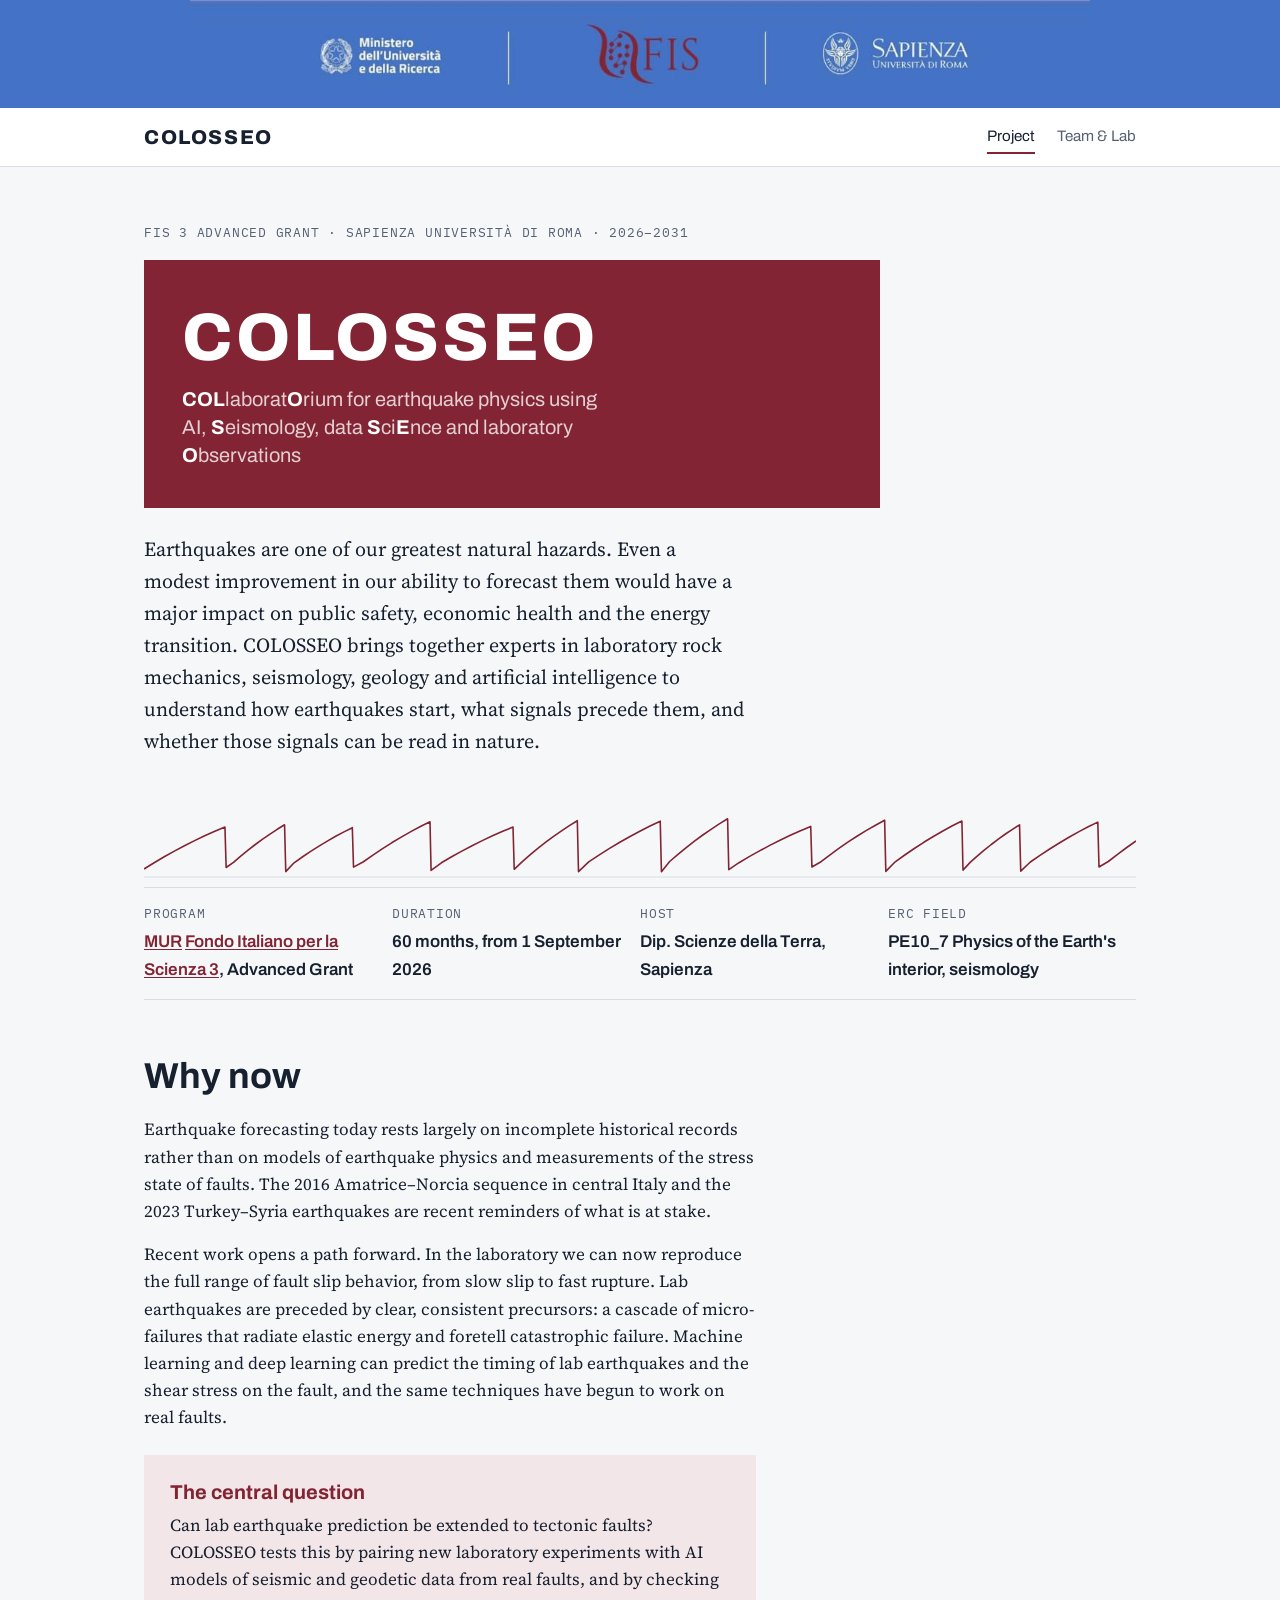
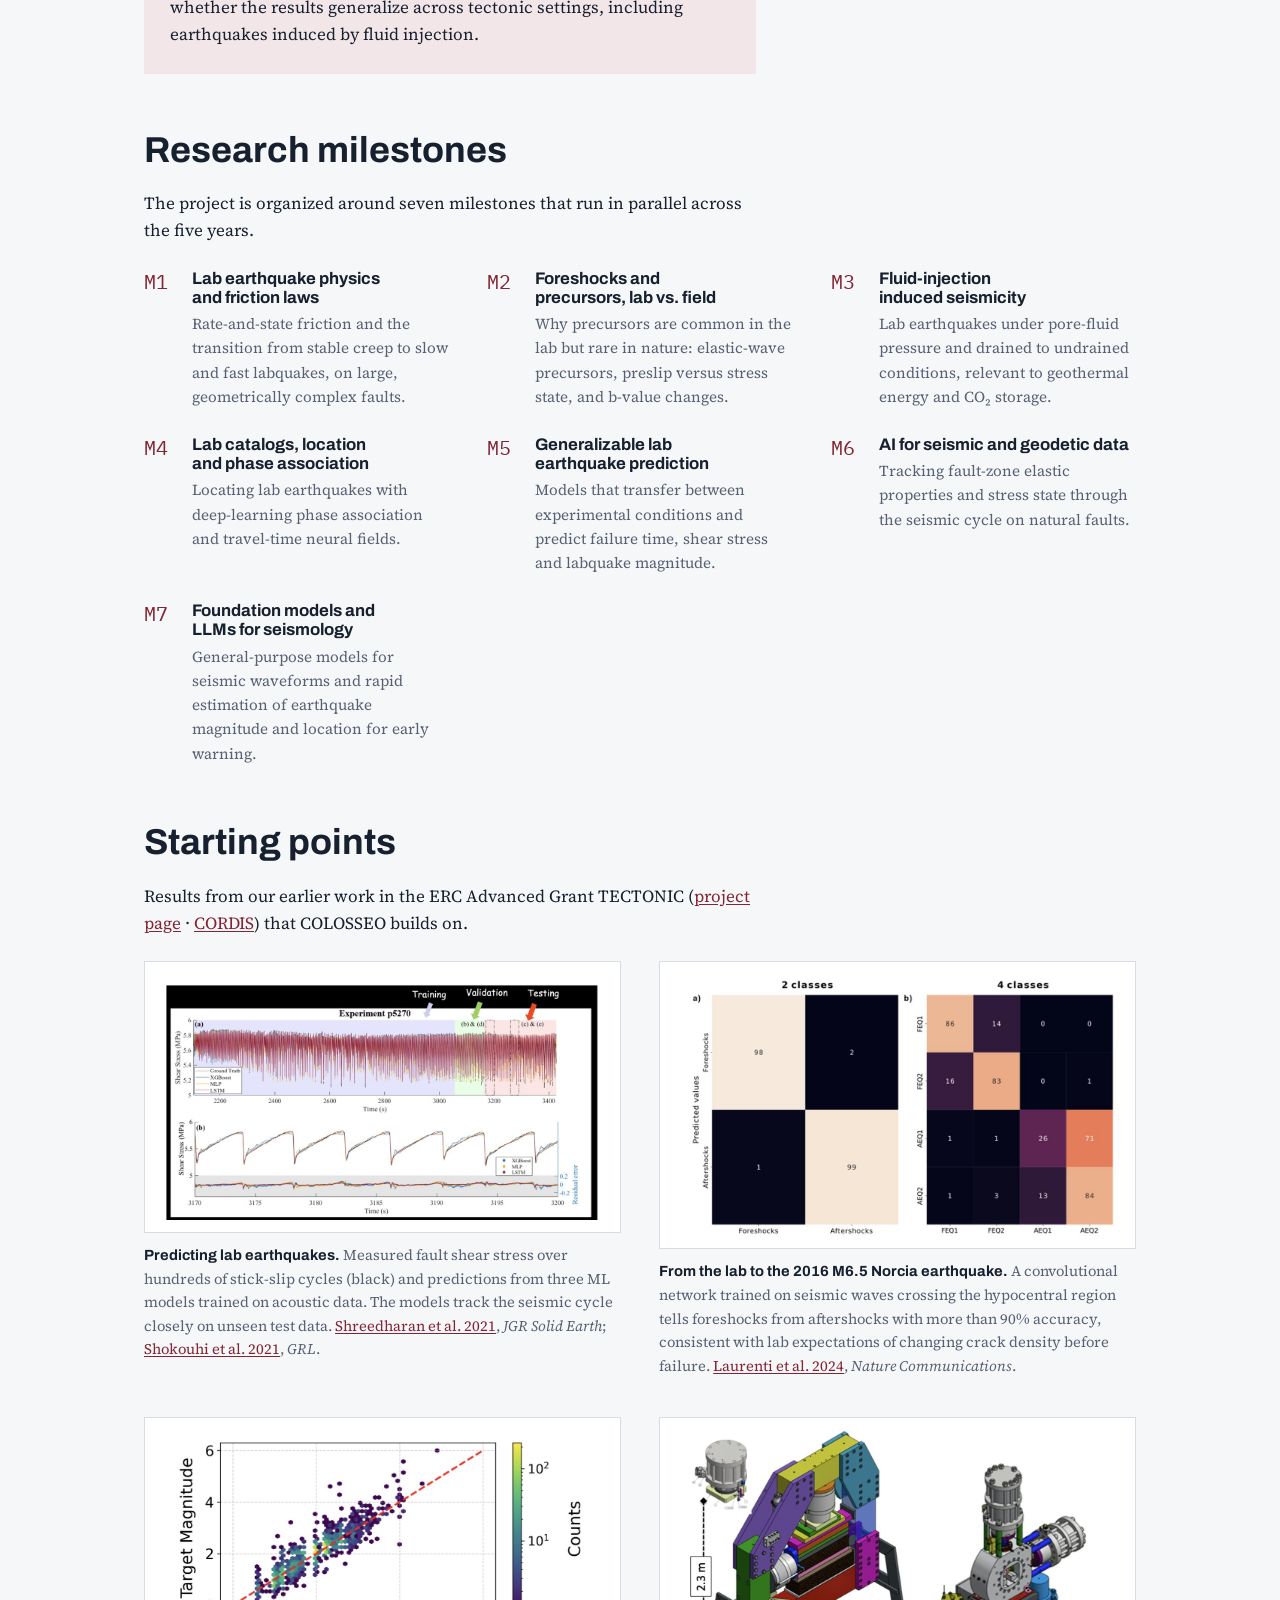
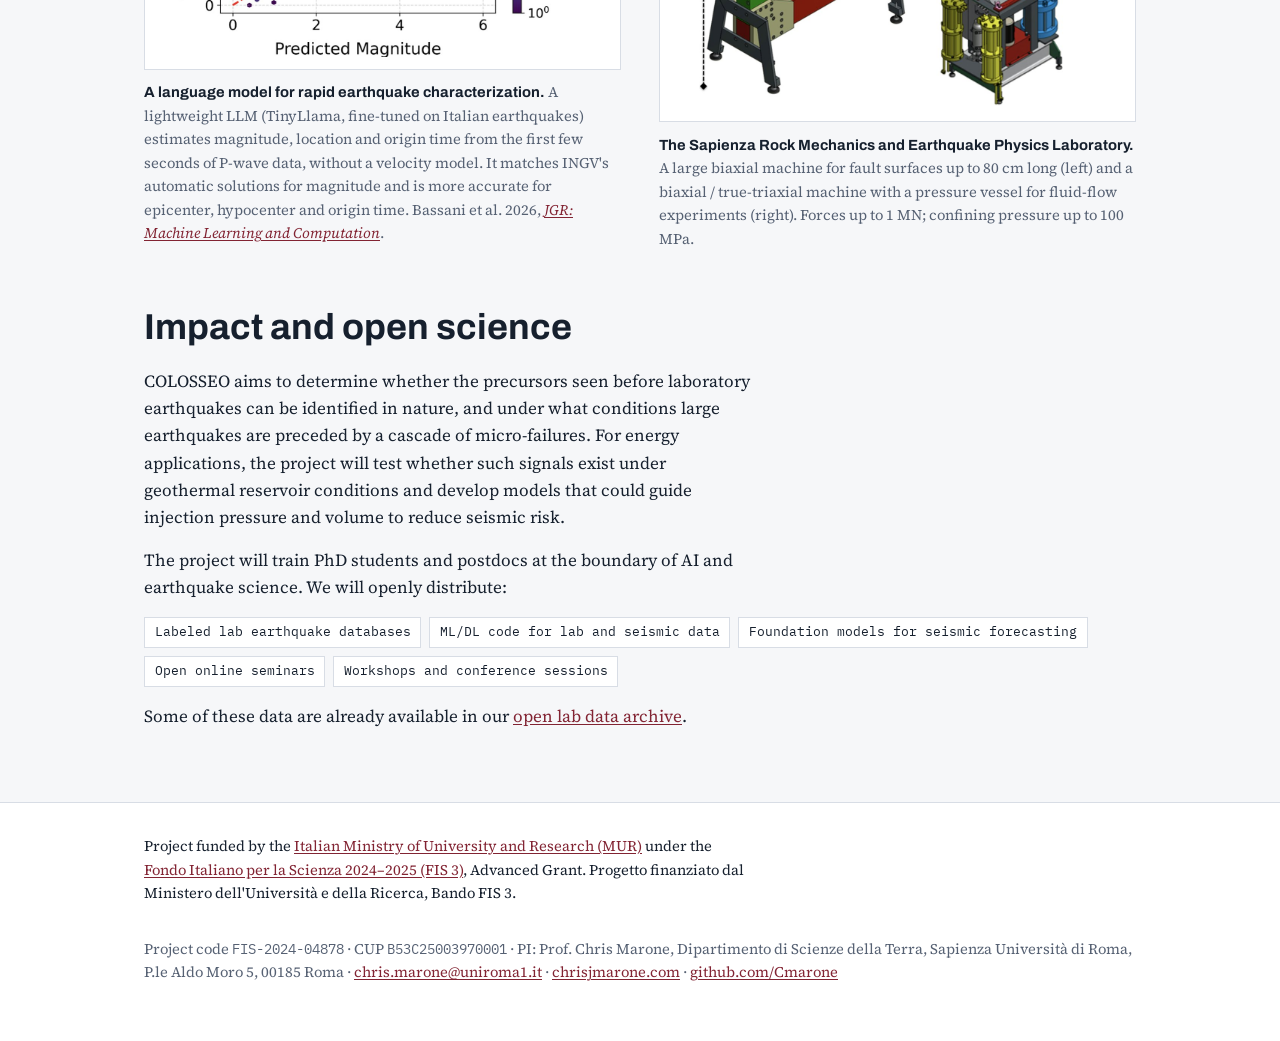
==== index.html @ f6a58b16 "Change project start date to 1 September 2026 Co-Authored-By: Claude Opus 5.5 <noreply@anthropic.com" ====
<!doctype html>
<html lang="en">
<head>
<meta charset="utf-8">
<meta name="viewport" content="width=device-width, initial-scale=1, viewport-fit=cover">
<title>COLOSSEO Project</title>
<meta name="claude:viewport-fit-sides" content="cover">
<meta name="description" content="COLOSSEO: Collaboratorium for Earthquake Physics using AI, Seismology, Data Science and Laboratory Observations. A FIS 3 Advanced Grant at Sapienza Università di Roma.">
<link rel="preconnect" href="https://fonts.googleapis.com">
<link rel="preconnect" href="https://fonts.gstatic.com" crossorigin>
<link rel="stylesheet" href="https://fonts.googleapis.com/css2?family=Archivo:wght@400;600;700;800&family=IBM+Plex+Mono:wght@400;500&family=Source+Serif+4:ital,opsz,wght@0,8..60,400;0,8..60,600;1,8..60,400&display=swap">
<link rel="stylesheet" href="styles.css">
</head>
<body>

<div class="fis-strip"><img src="img/logo-firma-fis.jpg" alt="Ministero dell'Università e della Ricerca · Fondo Italiano per la Scienza · Sapienza Università di Roma" width="1240" height="149"></div>

<header class="site-head">
  <div class="wrap">
    <a class="brand" href="index.html">COLOSSEO</a>
    <nav class="nav" aria-label="Main">
      <a href="index.html" aria-current="page">Project</a>
      <a href="team.html">Team &amp; Lab</a>
    </nav>
  </div>
</header>

<main>
  <div class="hero wrap">
    <p class="eyebrow">FIS 3 Advanced Grant · Sapienza Università di Roma · 2026–2031</p>
    <div class="title-box">
    <h1>COLOSSEO</h1>
    <p class="expansion"><b>COL</b>laborat<b>O</b>rium for earthquake physics using AI, <b>S</b>eismology, data <b>S</b>ci<b>E</b>nce and laboratory <b>O</b>bservations</p>
    </div>
    <p class="lede">Earthquakes are one of our greatest natural hazards. Even a modest improvement in our ability to forecast them would have a major impact on public safety, economic health and the energy transition. COLOSSEO brings together experts in laboratory rock mechanics, seismology, geology and artificial intelligence to understand how earthquakes start, what signals precede them, and whether those signals can be read in nature.</p>
  </div>

  <div class="wrap" aria-hidden="true">
    <svg class="trace" viewBox="0 0 1000 90" preserveAspectRatio="none" role="presentation">
      <line class="base" x1="0" y1="80" x2="1000" y2="80" vector-effect="non-scaling-stroke"/>
      <path class="signal" d="M0.0,72.0 L10.2,65.7 L20.4,59.8 L30.6,54.1 L40.8,48.7 L51.0,43.6 L61.2,38.7 L71.4,34.2 L81.6,30.0 L82.8,70.5 L90.2,65.4 L97.5,59.1 L104.9,53.2 L112.2,47.5 L119.6,42.1 L127.0,37.1 L134.3,32.3 L141.7,27.8 L142.9,74.6 L151.3,65.8 L159.6,60.0 L168.0,54.4 L176.4,49.1 L184.8,44.1 L193.2,39.3 L201.6,34.9 L210.0,30.7 L211.2,70.1 L220.8,65.0 L230.4,58.3 L240.1,51.9 L249.7,45.8 L259.3,40.1 L269.0,34.6 L278.6,29.5 L288.3,24.8 L289.4,73.4 L299.8,65.8 L310.1,59.8 L320.4,54.1 L330.7,48.7 L341.0,43.6 L351.3,38.8 L361.6,34.3 L372.0,30.1 L373.2,72.3 L381.1,64.8 L389.1,57.9 L397.0,51.4 L405.0,45.2 L412.9,39.3 L420.9,33.8 L428.8,28.6 L436.8,23.7 L438.0,74.7 L448.3,64.9 L458.6,58.1 L468.9,51.6 L479.2,45.5 L489.5,39.7 L499.8,34.2 L510.1,29.0 L520.4,24.2 L521.6,74.7 L529.9,64.5 L538.3,57.4 L546.6,50.6 L554.9,44.1 L563.3,38.0 L571.6,32.3 L579.9,26.9 L588.3,21.8 L589.5,72.7 L599.8,65.7 L610.1,59.6 L620.5,53.9 L630.8,48.4 L641.1,43.2 L651.5,38.3 L661.8,33.7 L672.1,29.4 L673.3,70.0 L682.5,64.7 L691.6,57.8 L700.8,51.2 L709.9,44.9 L719.1,39.0 L728.3,33.4 L737.4,28.2 L746.6,23.2 L747.8,74.4 L757.3,64.8 L766.9,58.0 L776.5,51.5 L786.1,45.3 L795.7,39.5 L805.3,34.0 L814.9,28.8 L824.5,24.0 L825.6,73.1 L832.8,65.4 L839.9,59.1 L847.0,53.2 L854.1,47.5 L861.2,42.1 L868.4,37.0 L875.5,32.3 L882.6,27.8 L883.8,74.2 L893.5,65.0 L903.2,58.3 L913.0,52.0 L922.7,46.0 L932.4,40.3 L942.1,34.9 L951.8,29.8 L961.5,25.1 L962.7,70.0 L972.1,64.5 L981.4,57.3 L990.7,50.5 L1000.0,44.0" vector-effect="non-scaling-stroke"/>
    </svg>
  </div>

  <div class="wrap">
    <dl class="facts">
      <div><dt>Program</dt><dd><a href="https://www.mur.gov.it">MUR</a> <a href="https://www.mur.gov.it/it/aree-tematiche/ricerca/programmi-di-finanziamento/fis">Fondo Italiano per la Scienza 3</a>, Advanced Grant</dd></div>
      <div><dt>Duration</dt><dd>60 months, from 1 September 2026</dd></div>
      <div><dt>Host</dt><dd>Dip. Scienze della Terra, Sapienza</dd></div>
      <div><dt>ERC field</dt><dd>PE10_7 Physics of the Earth's interior, seismology</dd></div>
    </dl>
  </div>

  <section class="wrap" id="why">
    <h2>Why now</h2>
    <div class="prose">
      <p>Earthquake forecasting today rests largely on incomplete historical records rather than on models of earthquake physics and measurements of the stress state of faults. The 2016 Amatrice–Norcia sequence in central Italy and the 2023 Turkey–Syria earthquakes are recent reminders of what is at stake.</p>
      <p>Recent work opens a path forward. In the laboratory we can now reproduce the full range of fault slip behavior, from slow slip to fast rupture. Lab earthquakes are preceded by clear, consistent precursors: a cascade of micro-failures that radiate elastic energy and foretell catastrophic failure. Machine learning and deep learning can predict the timing of lab earthquakes and the shear stress on the fault, and the same techniques have begun to work on real faults.</p>
    </div>
    <div class="callout">
      <h3>The central question</h3>
      <p>Can lab earthquake prediction be extended to tectonic faults? COLOSSEO tests this by pairing new laboratory experiments with AI models of seismic and geodetic data from real faults, and by checking whether the results generalize across tectonic settings, including earthquakes induced by fluid injection.</p>
    </div>
  </section>

  <section class="wrap" id="research">
    <h2>Research milestones</h2>
    <p class="prose">The project is organized around seven milestones that run in parallel across the five years.</p>
    <ol class="milestones">
      <li><span class="n">M1</span><div><h3>Lab earthquake physics and friction laws</h3><p>Rate-and-state friction and the transition from stable creep to slow and fast labquakes, on large, geometrically complex faults.</p></div></li>
      <li><span class="n">M2</span><div><h3>Foreshocks and precursors, lab vs. field</h3><p>Why precursors are common in the lab but rare in nature: elastic-wave precursors, preslip versus stress state, and b-value changes.</p></div></li>
      <li><span class="n">M3</span><div><h3>Fluid-injection induced seismicity</h3><p>Lab earthquakes under pore-fluid pressure and drained to undrained conditions, relevant to geothermal energy and CO₂ storage.</p></div></li>
      <li><span class="n">M4</span><div><h3>Lab catalogs, location and phase association</h3><p>Locating lab earthquakes with deep-learning phase association and travel-time neural fields.</p></div></li>
      <li><span class="n">M5</span><div><h3>Generalizable lab earthquake prediction</h3><p>Models that transfer between experimental conditions and predict failure time, shear stress and labquake magnitude.</p></div></li>
      <li><span class="n">M6</span><div><h3>AI for seismic and geodetic data</h3><p>Tracking fault-zone elastic properties and stress state through the seismic cycle on natural faults.</p></div></li>
      <li><span class="n">M7</span><div><h3>Foundation models and LLMs for seismology</h3><p>General-purpose models for seismic waveforms and rapid estimation of earthquake magnitude and location for early warning.</p></div></li>
    </ol>
  </section>

  <section class="wrap" id="results">
    <h2>Starting points</h2>
    <p class="prose">Results from our earlier work in the ERC Advanced Grant TECTONIC (<a href="https://www.chrisjmarone.com/tectonic-erc">project page</a> · <a href="https://cordis.europa.eu/project/id/835012">CORDIS</a>) that COLOSSEO builds on.</p>
    <div class="fig-grid">
      <figure>
        <div class="plate"><img src="img/lab-prediction.jpg" alt="Shear stress during hundreds of lab earthquakes in experiment p5270, with XGBoost, MLP and LSTM predictions overlaying the measured stress" width="1200" height="655" loading="lazy"></div>
        <figcaption><b>Predicting lab earthquakes.</b> Measured fault shear stress over hundreds of stick-slip cycles (black) and predictions from three ML models trained on acoustic data. The models track the seismic cycle closely on unseen test data. <a href="https://doi.org/10.1029/2020JB021588">Shreedharan et al. 2021</a>, <i>JGR Solid Earth</i>; <a href="https://doi.org/10.1029/2021GL093187">Shokouhi et al. 2021</a>, <i>GRL</i>.</figcaption>
      </figure>
      <figure>
        <div class="plate"><img src="img/norcia-cnn.jpg" alt="Confusion matrices showing a CNN classifying foreshocks and aftershocks of the 2016 Norcia earthquake with 98 and 99 percent accuracy" width="1100" height="640" loading="lazy"></div>
        <figcaption><b>From the lab to the 2016 M6.5 Norcia earthquake.</b> A convolutional network trained on seismic waves crossing the hypocentral region tells foreshocks from aftershocks with more than 90% accuracy, consistent with lab expectations of changing crack density before failure. <a href="https://doi.org/10.1038/s41467-024-54153-w">Laurenti et al. 2024</a>, <i>Nature Communications</i>.</figcaption>
      </figure>
      <figure>
        <div class="plate"><img src="img/llm-magnitude.jpg" alt="Hexbin plot of predicted versus catalog earthquake magnitude, clustered along the one-to-one line" width="1200" height="605" loading="lazy"></div>
        <figcaption><b>A language model for rapid earthquake characterization.</b> A lightweight LLM (TinyLlama, fine-tuned on Italian earthquakes) estimates magnitude, location and origin time from the first few seconds of P-wave data, without a velocity model. It matches INGV's automatic solutions for magnitude and is more accurate for epicenter, hypocenter and origin time. Bassani et al. 2026, <a href="https://doi.org/10.1029/2026JH001578"><i>JGR: Machine Learning and Computation</i></a>.</figcaption>
      </figure>
      <figure>
        <div class="plate"><img src="img/lab-machines.jpg" alt="Engineering drawings of two servo-hydraulic rock deformation machines, one 2.3 meters tall" width="1200" height="745" loading="lazy"></div>
        <figcaption><b>The Sapienza Rock Mechanics and Earthquake Physics Laboratory.</b> A large biaxial machine for fault surfaces up to 80 cm long (left) and a biaxial / true-triaxial machine with a pressure vessel for fluid-flow experiments (right). Forces up to 1 MN; confining pressure up to 100 MPa.</figcaption>
      </figure>
    </div>
  </section>

  <section class="wrap" id="impact">
    <h2>Impact and open science</h2>
    <div class="prose">
      <p>COLOSSEO aims to determine whether the precursors seen before laboratory earthquakes can be identified in nature, and under what conditions large earthquakes are preceded by a cascade of micro-failures. For energy applications, the project will test whether such signals exist under geothermal reservoir conditions and develop models that could guide injection pressure and volume to reduce seismic risk.</p>
      <p>The project will train PhD students and postdocs at the boundary of AI and earthquake science. We will openly distribute:</p>
    </div>
    <ul class="tags">
      <li>Labeled lab earthquake databases</li>
      <li>ML/DL code for lab and seismic data</li>
      <li>Foundation models for seismic forecasting</li>
      <li>Open online seminars</li>
      <li>Workshops and conference sessions</li>
    </ul>
    <p class="prose" style="margin-top: 1rem">Some of these data are already available in our <a href="http://psudata.s3-website.us-east-2.amazonaws.com/">open lab data archive</a>.</p>
  </section>
</main>

<footer class="site-foot">
  <div class="wrap">
    <p class="ack">Project funded by the <a href="https://www.mur.gov.it">Italian Ministry of University and Research (MUR)</a> under the <a href="https://www.mur.gov.it/it/aree-tematiche/ricerca/programmi-di-finanziamento/fis">Fondo Italiano per la Scienza 2024–2025 (FIS 3)</a>, Advanced Grant. Progetto finanziato dal Ministero dell'Università e della Ricerca, Bando FIS 3.</p>
    <p>Project code <code>FIS-2024-04878</code> · CUP <code>B53C25003970001</code> · PI: Prof. Chris Marone, Dipartimento di Scienze della Terra, Sapienza Università di Roma, P.le Aldo Moro 5, 00185 Roma · <a href="mailto:chris.marone@uniroma1.it">chris.marone@uniroma1.it</a> · <a href="https://www.chrisjmarone.com">chrisjmarone.com</a> · <a href="https://github.com/Cmarone">github.com/Cmarone</a></p>
  </div>
</footer>

</body>
</html>
---- styles.css ----
/* Layout: single reading column (~68ch) with full-bleed bands; a stick-slip
   stress trace runs under the hero as the site's one signature graphic. */
:root {
  --paper: #f6f7f9;        /* cool granite white */
  --surface: #ffffff;
  --ink: #16202e;          /* basalt navy */
  --muted: #566173;
  --rule: #d8dde5;
  --accent: #822433;       /* Sapienza red */
  --accent-soft: #f3e6e8;
  --trace: #822433;
  --fis-blue: #4472c7;     /* matches MUR/FIS logo strip */
  --plate: #ffffff;
  --sapienza: #822433;   /* fixed brand red, same in both themes */
  --on-sapienza: #ffffff;        /* figures always sit on white */

  --f-display: "Archivo", "Helvetica Neue", Arial, sans-serif;
  --f-body: "Source Serif 4", Georgia, "Times New Roman", serif;
  --f-mono: "IBM Plex Mono", ui-monospace, Menlo, monospace;

  --s-1: 0.8125rem; --s0: 1.0625rem; --s1: 1.25rem; --s2: 1.6rem; --s3: 2.25rem; --s4: clamp(2.6rem, 6vw, 4.2rem);
  color-scheme: light;
}
@media (prefers-color-scheme: dark) {
  :root:not([data-theme="light"]) {
    --paper: #10151d; --surface: #171e29; --ink: #e6e9ee; --muted: #9aa4b3;
    --rule: #2a3442; --accent: #e07a88; --accent-soft: #2a1a20; --trace: #e07a88;
    color-scheme: dark;
  }
}
:root[data-theme="dark"] {
  --paper: #10151d; --surface: #171e29; --ink: #e6e9ee; --muted: #9aa4b3;
  --rule: #2a3442; --accent: #e07a88; --accent-soft: #2a1a20; --trace: #e07a88;
  color-scheme: dark;
}

* { box-sizing: border-box; }
html { -webkit-text-size-adjust: 100%; }
body {
  margin: 0; background: var(--paper); color: var(--ink);
  font-family: var(--f-body); font-size: var(--s0); line-height: 1.6;
}
img { max-width: 100%; height: auto; display: block; }
a { color: var(--accent); text-underline-offset: 2px; }
a:focus-visible { outline: 2px solid var(--accent); outline-offset: 3px; border-radius: 2px; }

.wrap {
  max-width: 64rem; margin: 0 auto;
  padding-left: max(16px, env(safe-area-inset-left, 0px));
  padding-right: max(16px, env(safe-area-inset-right, 0px));
}
.prose { max-width: 68ch; }

/* Funding strip (required on every page by FIS-3 communication guidelines) */
.fis-strip { background: var(--fis-blue); }
.fis-strip img { margin: 0 auto; width: 100%; max-width: 900px; }

/* Header / nav */
.site-head { border-bottom: 1px solid var(--rule); background: var(--surface); }
.site-head .wrap { display: flex; align-items: center; justify-content: space-between; gap: 1rem; flex-wrap: wrap; padding-block: 0.8rem; }
.brand { font-family: var(--f-display); font-weight: 800; letter-spacing: 0.08em; font-size: var(--s1); color: var(--ink); text-decoration: none; }
.nav { display: flex; gap: 1.4rem; font-family: var(--f-display); font-size: 0.95rem; }
.nav a { color: var(--muted); text-decoration: none; padding-block: 0.2rem; border-bottom: 2px solid transparent; }
.nav a:hover { color: var(--ink); }
.nav a[aria-current="page"] { color: var(--ink); border-bottom-color: var(--accent); }

/* Hero */
.hero { padding-block: 3.5rem 0; }
.eyebrow { font-family: var(--f-mono); font-size: var(--s-1); letter-spacing: 0.06em; text-transform: uppercase; color: var(--muted); margin: 0 0 1rem; }
h1, h2, h3 { font-family: var(--f-display); line-height: 1.15; text-wrap: balance; margin: 0; }
.hero h1 { font-size: var(--s4); font-weight: 800; letter-spacing: 0.04em; }
.expansion { font-family: var(--f-display); font-size: var(--s1); font-weight: 400; color: var(--muted); max-width: 40ch; margin: 0.6rem 0 0; line-height: 1.4; }
.expansion b { color: var(--accent); font-weight: 700; }
.lede { font-size: var(--s1); max-width: 60ch; margin: 1.6rem 0 0; }

.trace { margin-top: 2.5rem; height: 90px; width: 100%; display: block; }
.trace path { fill: none; stroke: var(--trace); stroke-width: 1.6; stroke-linejoin: round; }
.trace .base { stroke: var(--rule); stroke-width: 1; }
.trace text { fill: var(--muted); font-family: var(--f-mono); font-size: 11px; }

/* Facts */
.facts { display: grid; grid-template-columns: repeat(auto-fit, minmax(11rem, 1fr)); gap: 0; border-top: 1px solid var(--rule); border-bottom: 1px solid var(--rule); margin: 0; }
.facts div { padding: 1rem 1rem 1rem 0; min-width: 0; }
.facts dt { font-family: var(--f-mono); font-size: var(--s-1); text-transform: uppercase; letter-spacing: 0.06em; color: var(--muted); }
.facts dd { margin: 0.2rem 0 0; font-family: var(--f-display); font-weight: 600; }

/* Sections */
section { padding-block: 3.5rem 0; }
section > h2, .section-title { font-size: var(--s3); font-weight: 700; margin-bottom: 1.2rem; }
h3 { font-size: var(--s1); font-weight: 700; }
p { margin: 0 0 1rem; }

/* Milestones */
.milestones { list-style: none; padding: 0; margin: 1.5rem 0 0; display: grid; grid-template-columns: repeat(auto-fit, minmax(18rem, 1fr)); gap: 1.6rem 2.4rem; }
.milestones li { display: grid; grid-template-columns: 2.4rem 1fr; gap: 0 0.6rem; min-width: 0; }
.milestones .n { font-family: var(--f-mono); color: var(--accent); font-size: var(--s1); line-height: 1.3; }
.milestones h3 { font-size: 1.05rem; margin-bottom: 0.3rem; }
.milestones p { font-size: 0.95rem; color: var(--muted); margin: 0; }

/* Figures */
.fig-grid { display: grid; grid-template-columns: repeat(auto-fit, minmax(min(100%, 26rem), 1fr)); gap: 2.4rem; margin-top: 1.5rem; }
figure { margin: 0; min-width: 0; }
figure .plate { background: var(--plate); padding: 0.75rem; border: 1px solid var(--rule); }
figcaption { font-size: 0.92rem; color: var(--muted); margin-top: 0.7rem; }
figcaption b { color: var(--ink); font-family: var(--f-display); }

/* Callout */
.callout { background: var(--accent-soft); padding: 1.6rem; margin-top: 1.5rem; max-width: 68ch; }
.callout h3 { margin-bottom: 0.5rem; color: var(--accent); }
.callout p:last-child { margin: 0; }

/* People */
.people { list-style: none; padding: 0; margin: 1.2rem 0 0; display: grid; grid-template-columns: repeat(auto-fit, minmax(min(100%, 19rem), 1fr)); gap: 1.6rem 2.4rem; }
.people li { border-top: 1px solid var(--rule); padding-top: 0.8rem; min-width: 0; }
.people .name { font-family: var(--f-display); font-weight: 700; font-size: 1.08rem; }
.role { font-family: var(--f-mono); font-size: var(--s-1); color: var(--accent); letter-spacing: 0.03em; }
.people p { font-size: 0.95rem; color: var(--muted); margin: 0.35rem 0 0; }
.pi { display: grid; grid-template-columns: 1fr; gap: 0.4rem; max-width: 68ch; }
.pi .name { font-family: var(--f-display); font-size: var(--s2); font-weight: 700; }

.tags { list-style: none; padding: 0; margin: 1rem 0 0; display: flex; flex-wrap: wrap; gap: 0.5rem; }
.tags li { font-family: var(--f-mono); font-size: var(--s-1); border: 1px solid var(--rule); padding: 0.25rem 0.6rem; background: var(--surface); }

/* Footer */
.site-foot { margin-top: 4.5rem; border-top: 1px solid var(--rule); background: var(--surface); }
.site-foot .wrap { padding-block: 2rem 2.5rem; display: grid; gap: 1rem; font-size: 0.92rem; color: var(--muted); }
.site-foot .ack { color: var(--ink); max-width: 75ch; }
.site-foot code { font-family: var(--f-mono); font-size: 0.85rem; }

@media (max-width: 560px) {
  .hero { padding-block: 2.2rem 0; }
  section { padding-block: 2.6rem 0; }
  .trace { height: 70px; }
}
@media (prefers-reduced-motion: no-preference) {
  .trace path.signal { stroke-dasharray: 3000; stroke-dashoffset: 0; animation: draw 2.4s ease-out 1 both; }
  @keyframes draw { from { stroke-dashoffset: 3000; } to { stroke-dashoffset: 0; } }
}

/* Title box in Sapienza red */
.title-box { background: var(--sapienza); color: var(--on-sapienza); padding: clamp(1.4rem, 4vw, 2.4rem); display: grid; gap: 0.6rem; max-width: 46rem; }
.title-box h1 { color: var(--on-sapienza); }
.title-box .expansion { color: color-mix(in srgb, var(--on-sapienza) 78%, transparent); margin: 0; }
.title-box .expansion b { color: var(--on-sapienza); }
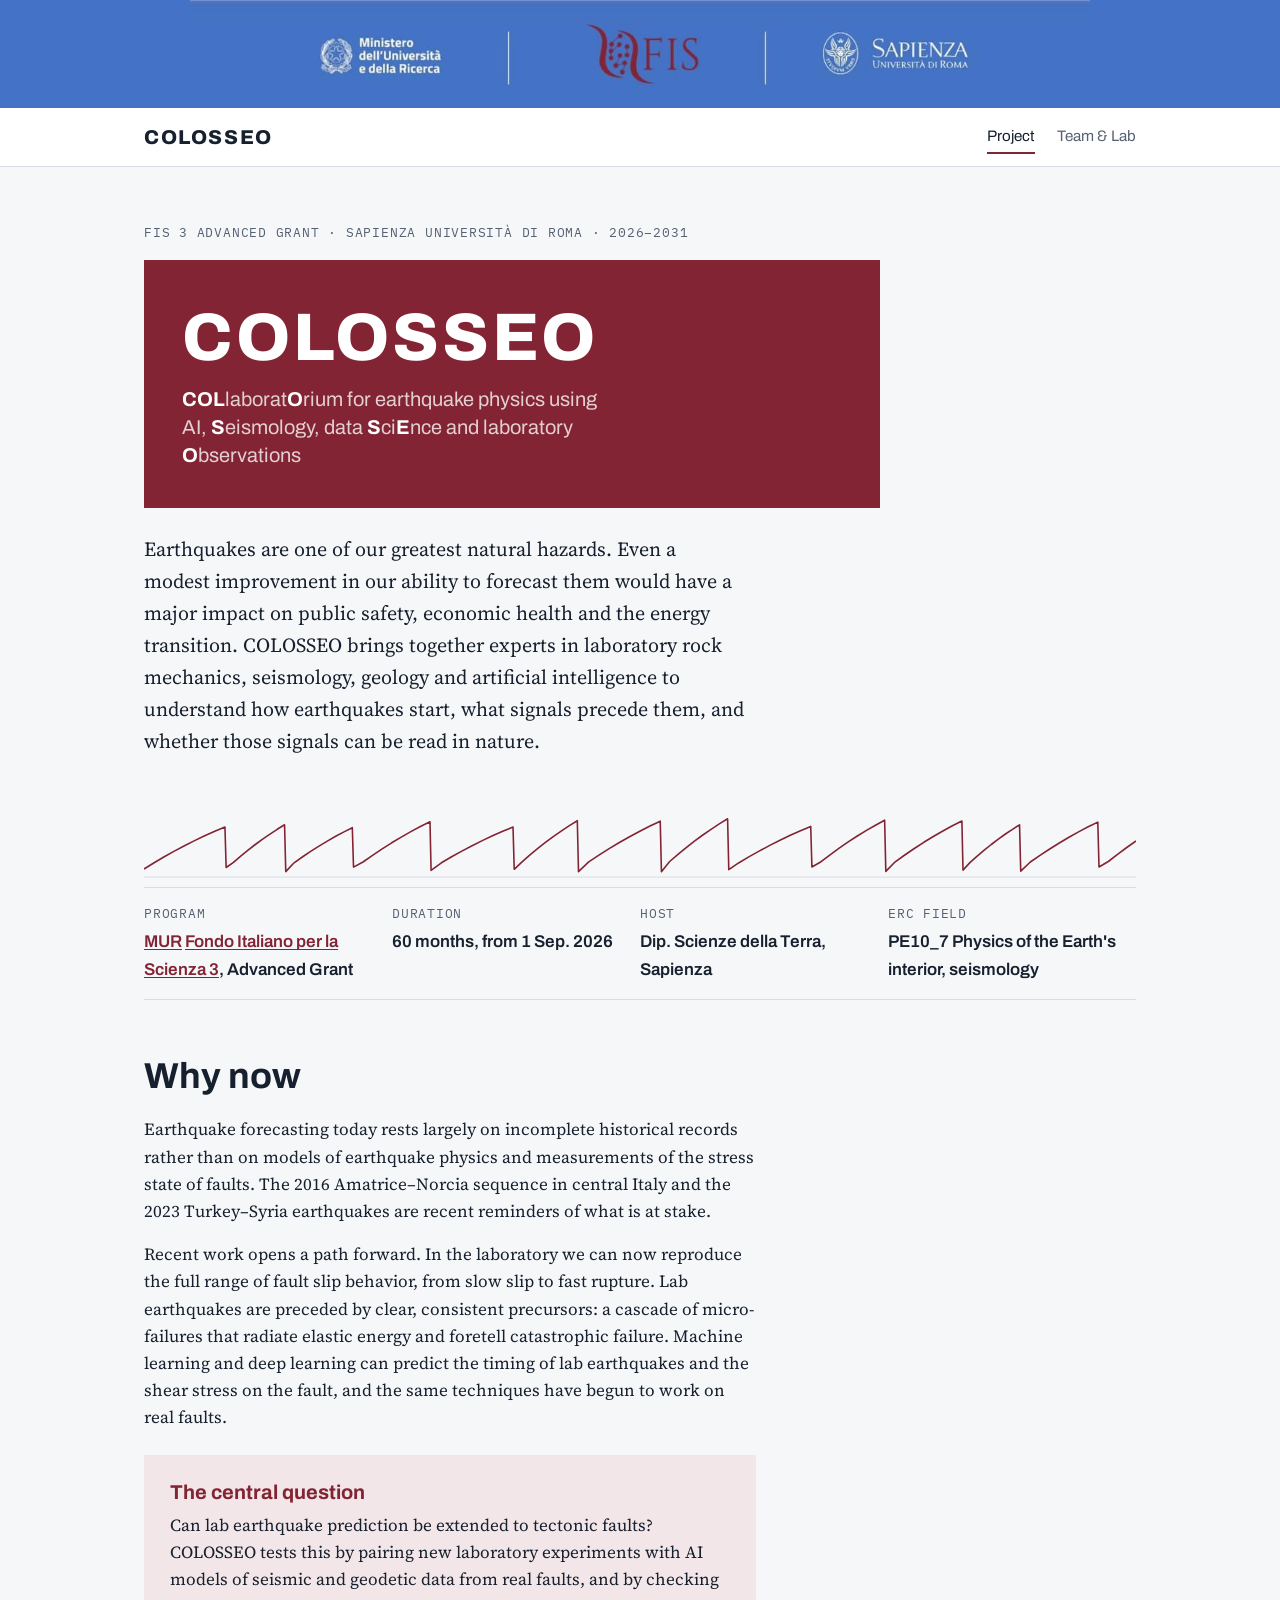
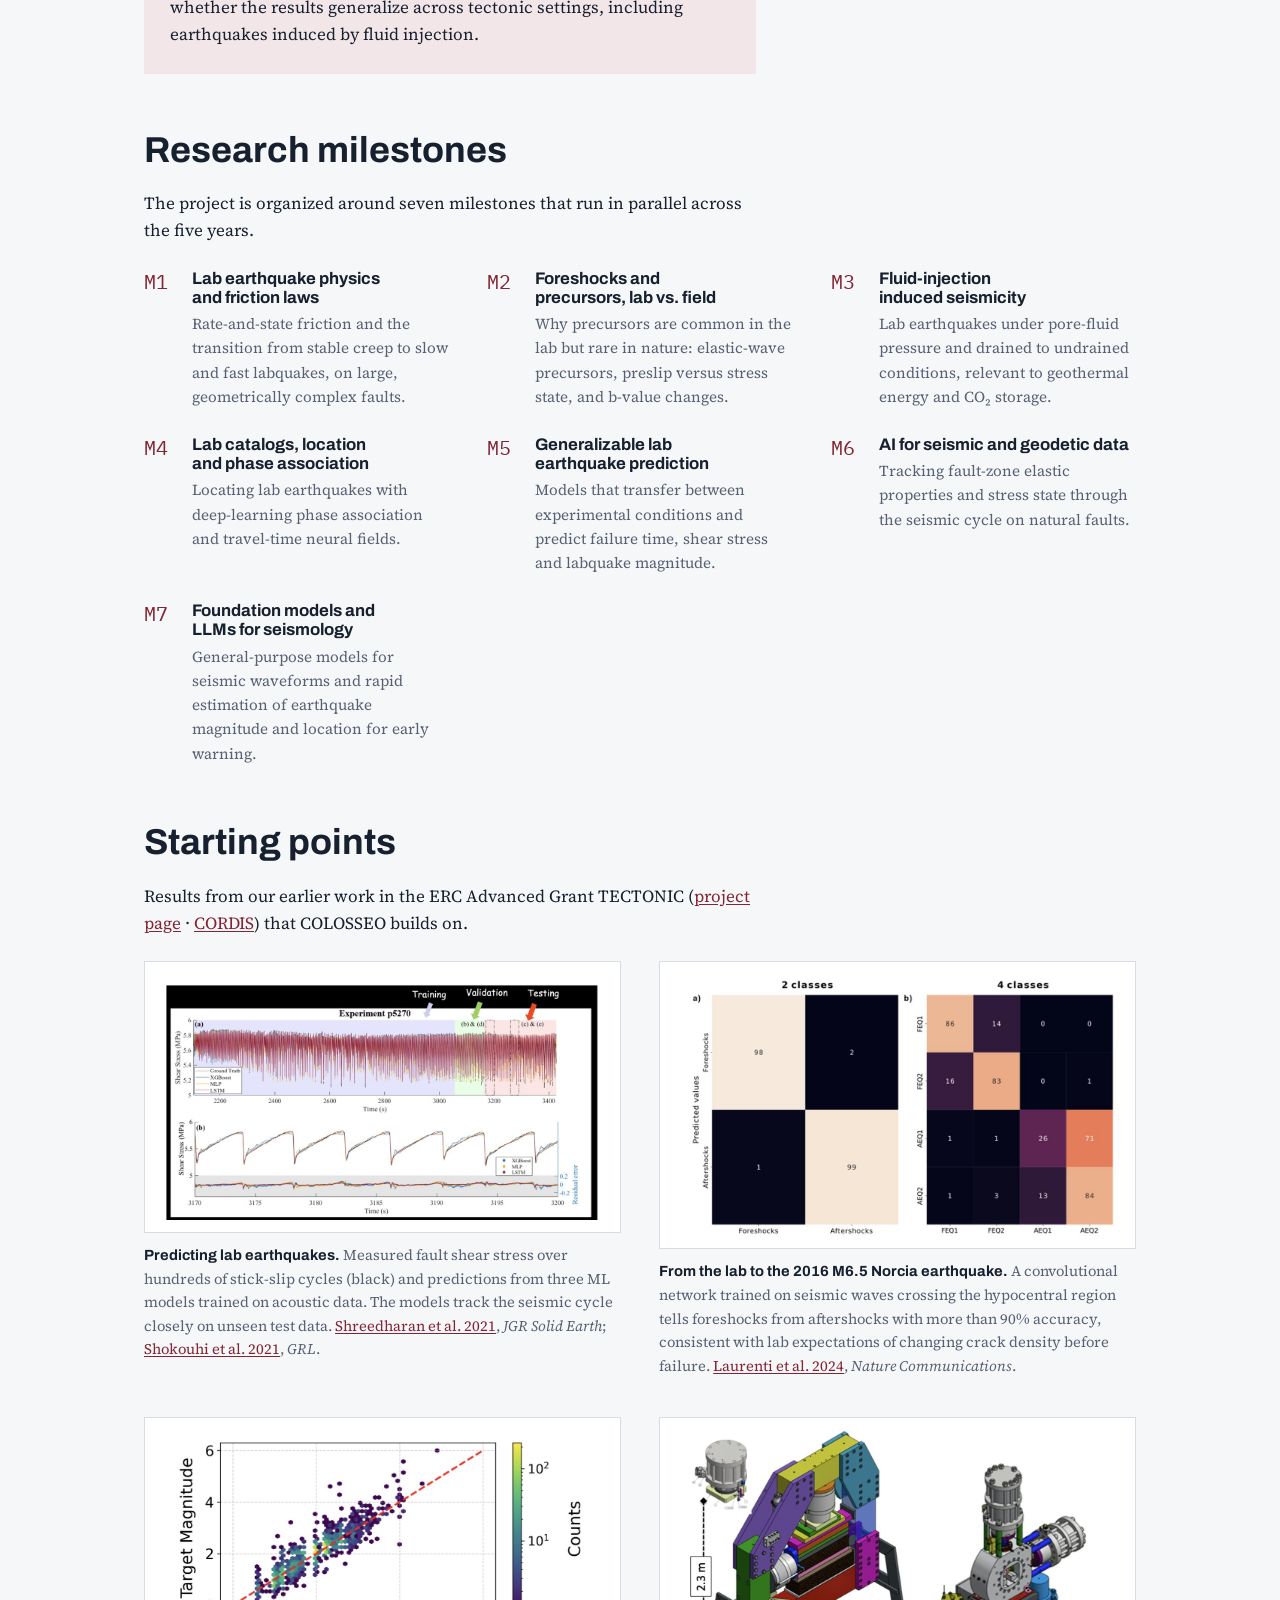
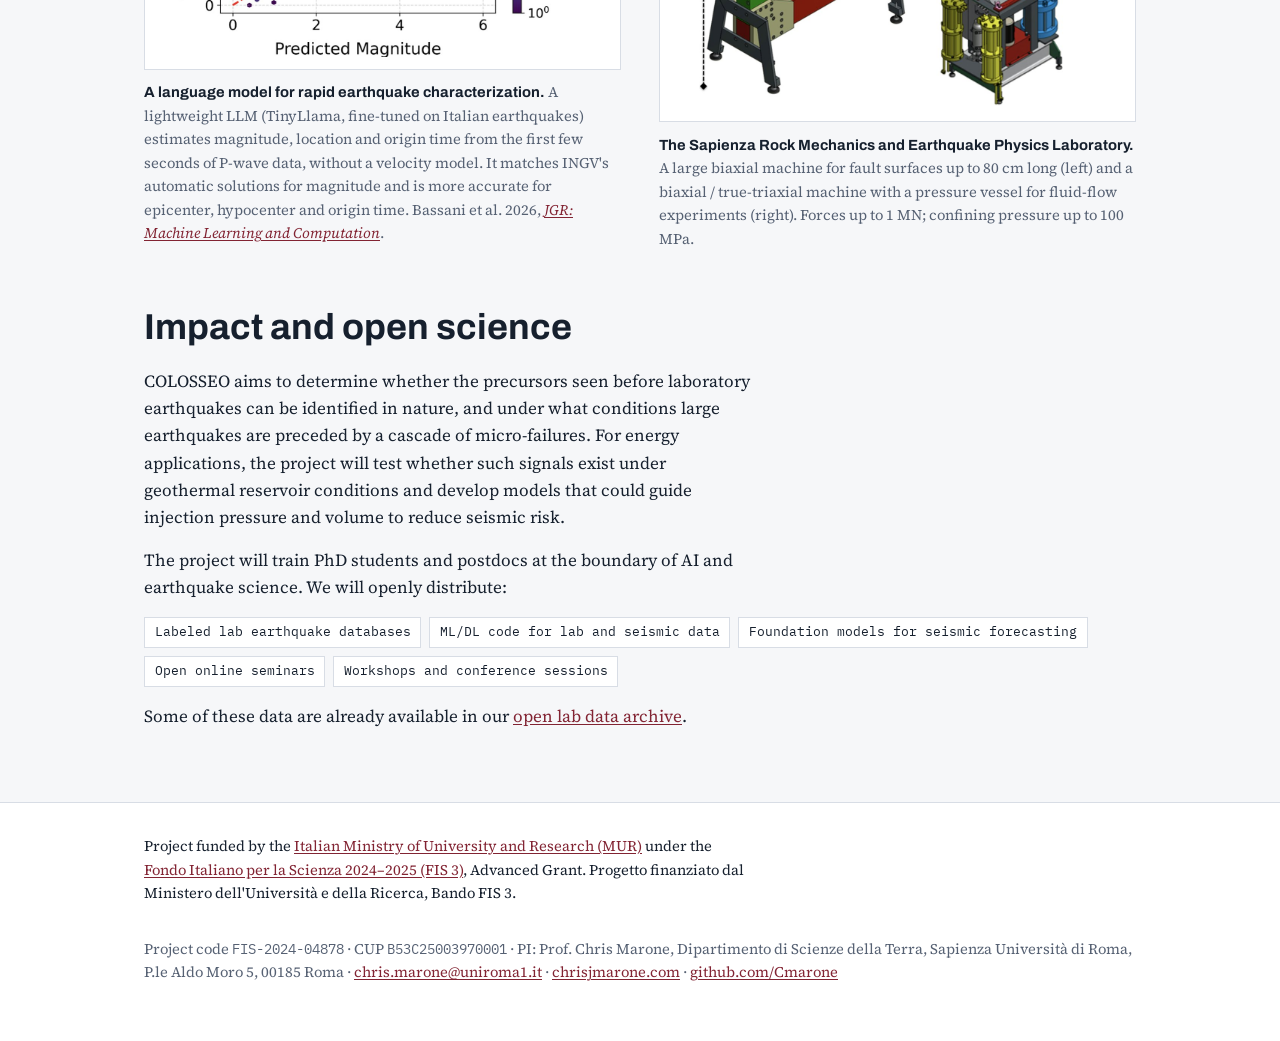
==== commit d73da755: "Shorten start date to 1 Sep. 2026 Co-Authored-By: Claude Opus 5.5 <noreply@anthropic.com>" ====
--- a/index.html
+++ b/index.html
@@ -45,7 +45,7 @@
   <div class="wrap">
     <dl class="facts">
       <div><dt>Program</dt><dd><a href="https://www.mur.gov.it">MUR</a> <a href="https://www.mur.gov.it/it/aree-tematiche/ricerca/programmi-di-finanziamento/fis">Fondo Italiano per la Scienza 3</a>, Advanced Grant</dd></div>
-      <div><dt>Duration</dt><dd>60 months, from 1 September 2026</dd></div>
+      <div><dt>Duration</dt><dd>60 months, from 1 Sep. 2026</dd></div>
       <div><dt>Host</dt><dd>Dip. Scienze della Terra, Sapienza</dd></div>
       <div><dt>ERC field</dt><dd>PE10_7 Physics of the Earth's interior, seismology</dd></div>
     </dl>
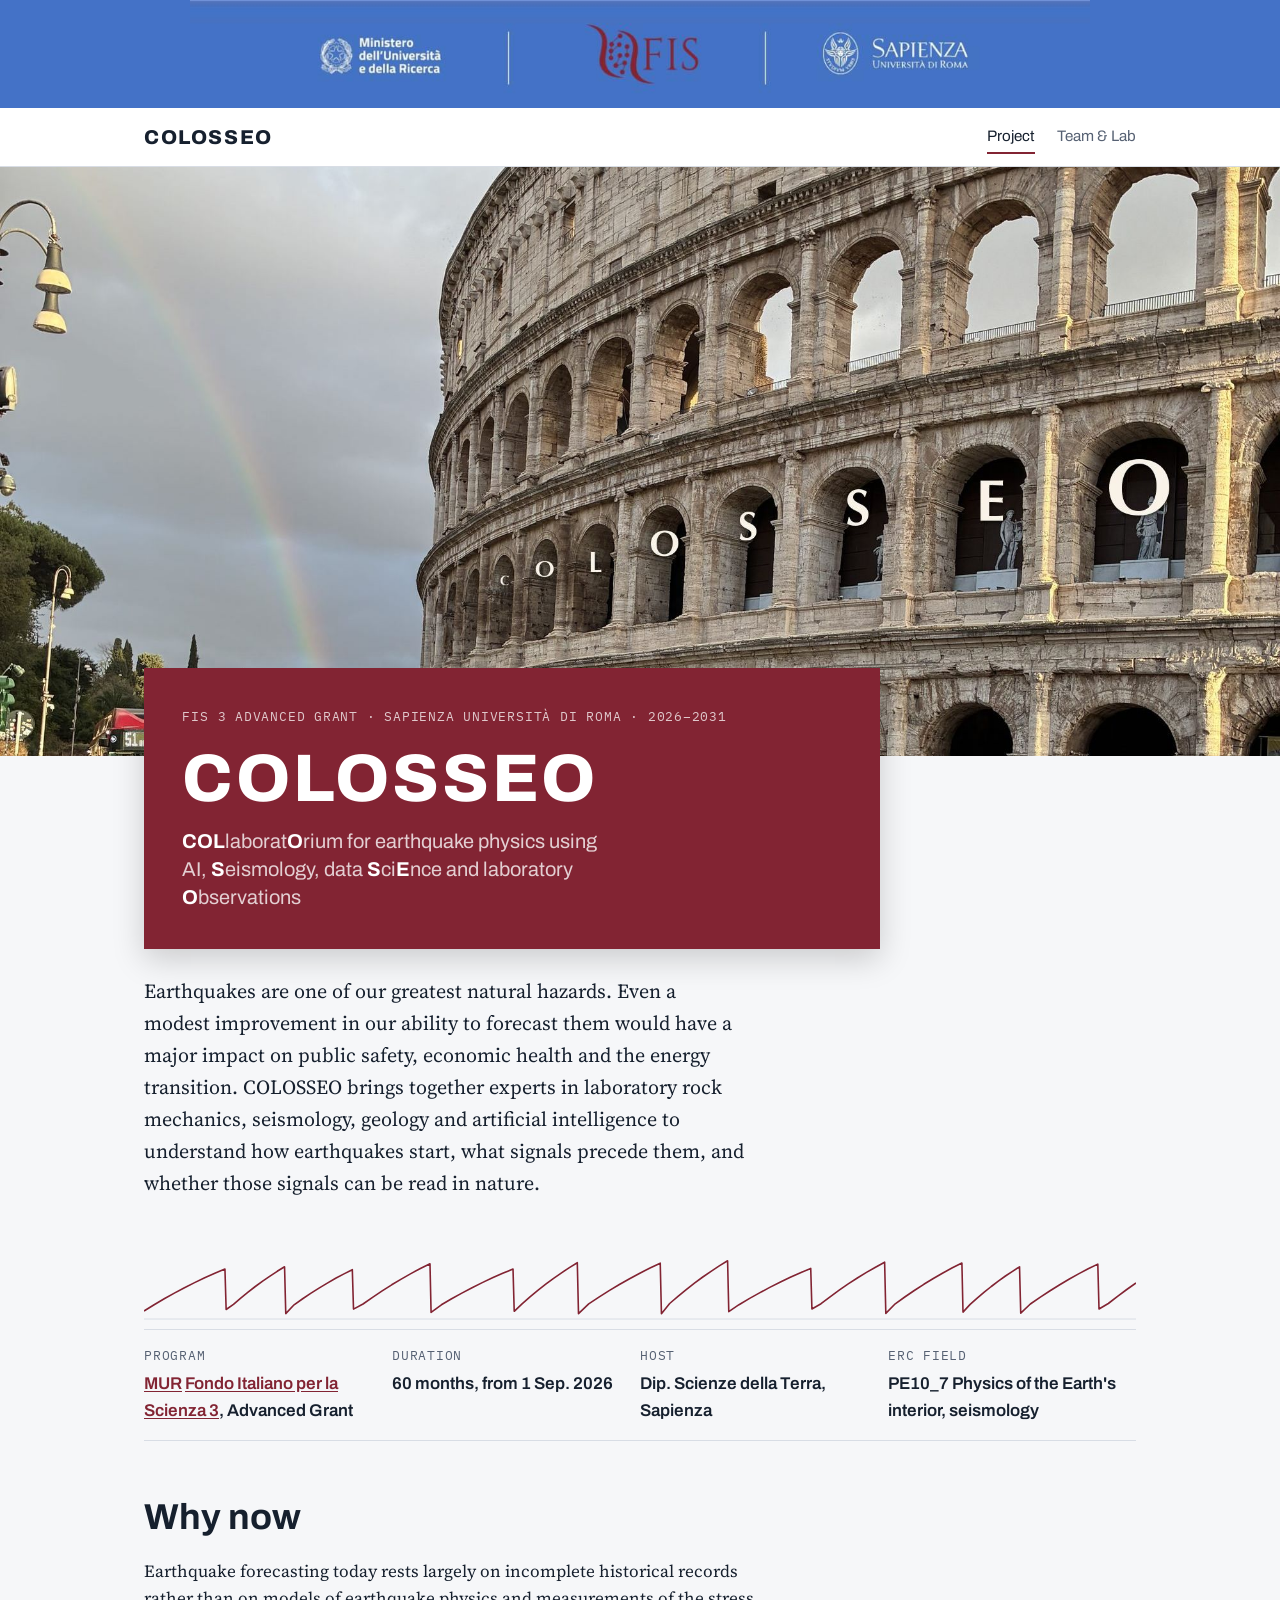
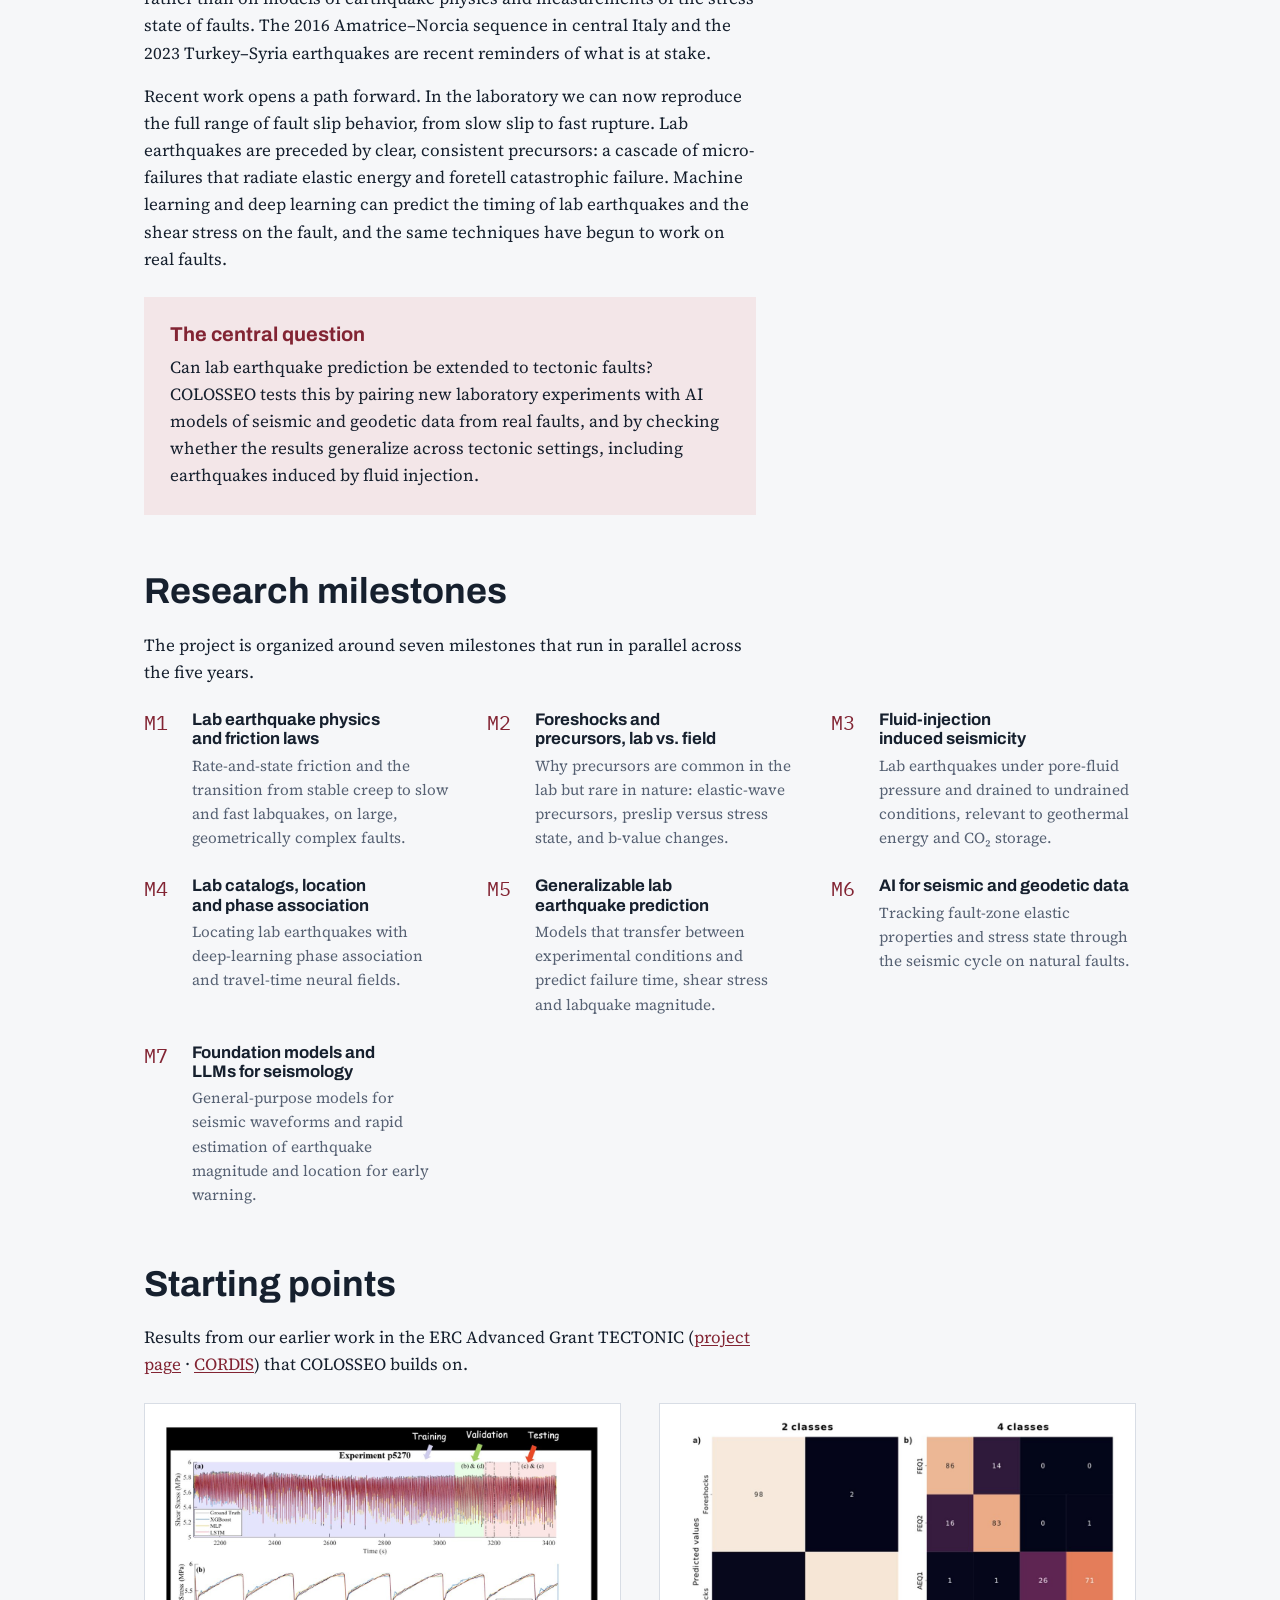
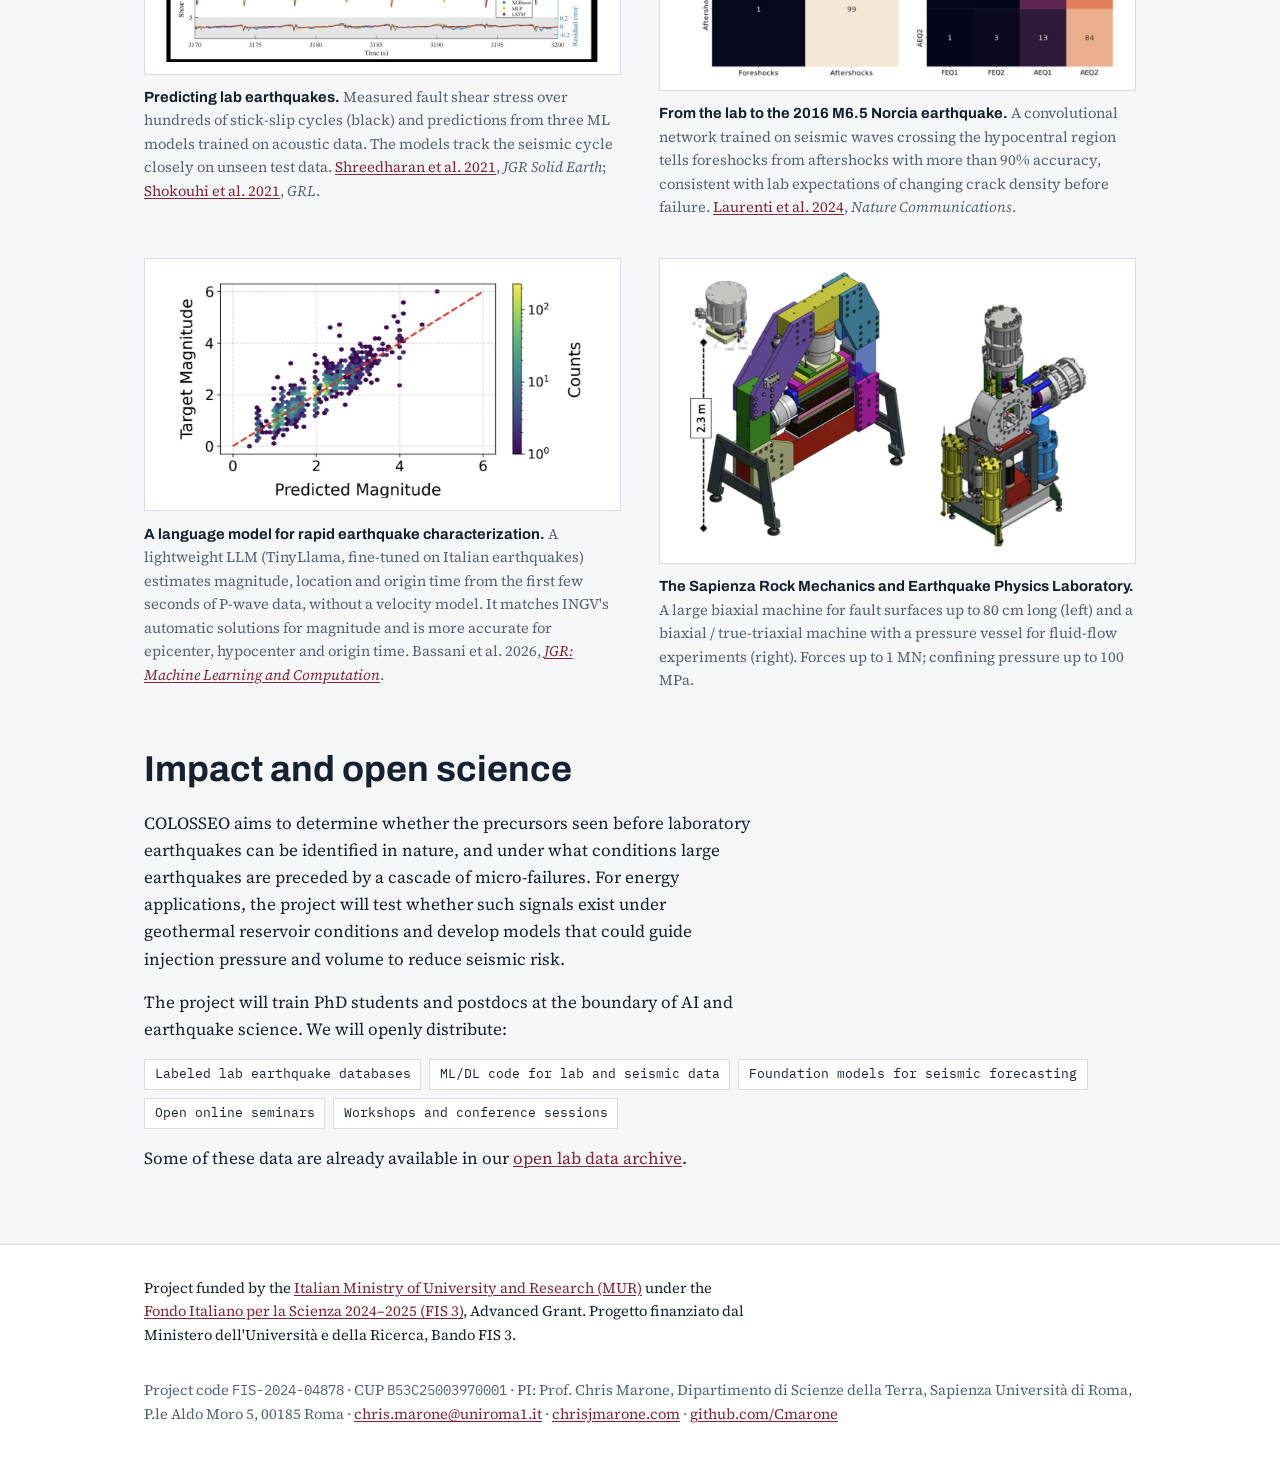
==== commit 954a01e4: "Add Colosseum photo hero with project name in the arches Co-Authored-By: Claude Opus 5.5 <noreply@an" ====
--- a/index.html
+++ b/index.html
@@ -26,9 +26,12 @@
 </header>
 
 <main>
+  <div class="hero-photo">
+    <img src="img/colosseo-hero.jpg" srcset="img/colosseo-hero-1000.jpg 1000w, img/colosseo-hero.jpg 2000w" sizes="100vw" width="2000" height="1200" alt="The Colosseum in Rome after rain, with a rainbow in the sky and the letters C-O-L-O-S-S-E-O set one per arch along the second tier">
+  </div>
   <div class="hero wrap">
+    <div class="title-box">
     <p class="eyebrow">FIS 3 Advanced Grant · Sapienza Università di Roma · 2026–2031</p>
-    <div class="title-box">
     <h1>COLOSSEO</h1>
     <p class="expansion"><b>COL</b>laborat<b>O</b>rium for earthquake physics using AI, <b>S</b>eismology, data <b>S</b>ci<b>E</b>nce and laboratory <b>O</b>bservations</p>
     </div>
--- a/styles.css
+++ b/styles.css
@@ -142,3 +142,10 @@
 .title-box h1 { color: var(--on-sapienza); }
 .title-box .expansion { color: color-mix(in srgb, var(--on-sapienza) 78%, transparent); margin: 0; }
 .title-box .expansion b { color: var(--on-sapienza); }
+
+/* Colosseum photo band; the red title box overlaps its lower-left edge */
+.hero-photo { background: var(--ink); line-height: 0; }
+.hero-photo img { width: 100%; max-width: none; height: clamp(240px, 46vw, 640px); object-fit: cover; object-position: 50% 58%; }
+.hero { padding-block: 0; }
+.title-box { position: relative; z-index: 1; margin-top: clamp(-5.5rem, -9vw, -2rem); box-shadow: 0 10px 30px rgb(0 0 0 / 0.18); }
+.title-box .eyebrow { color: color-mix(in srgb, var(--on-sapienza) 75%, transparent); margin: 0 0 0.2rem; }
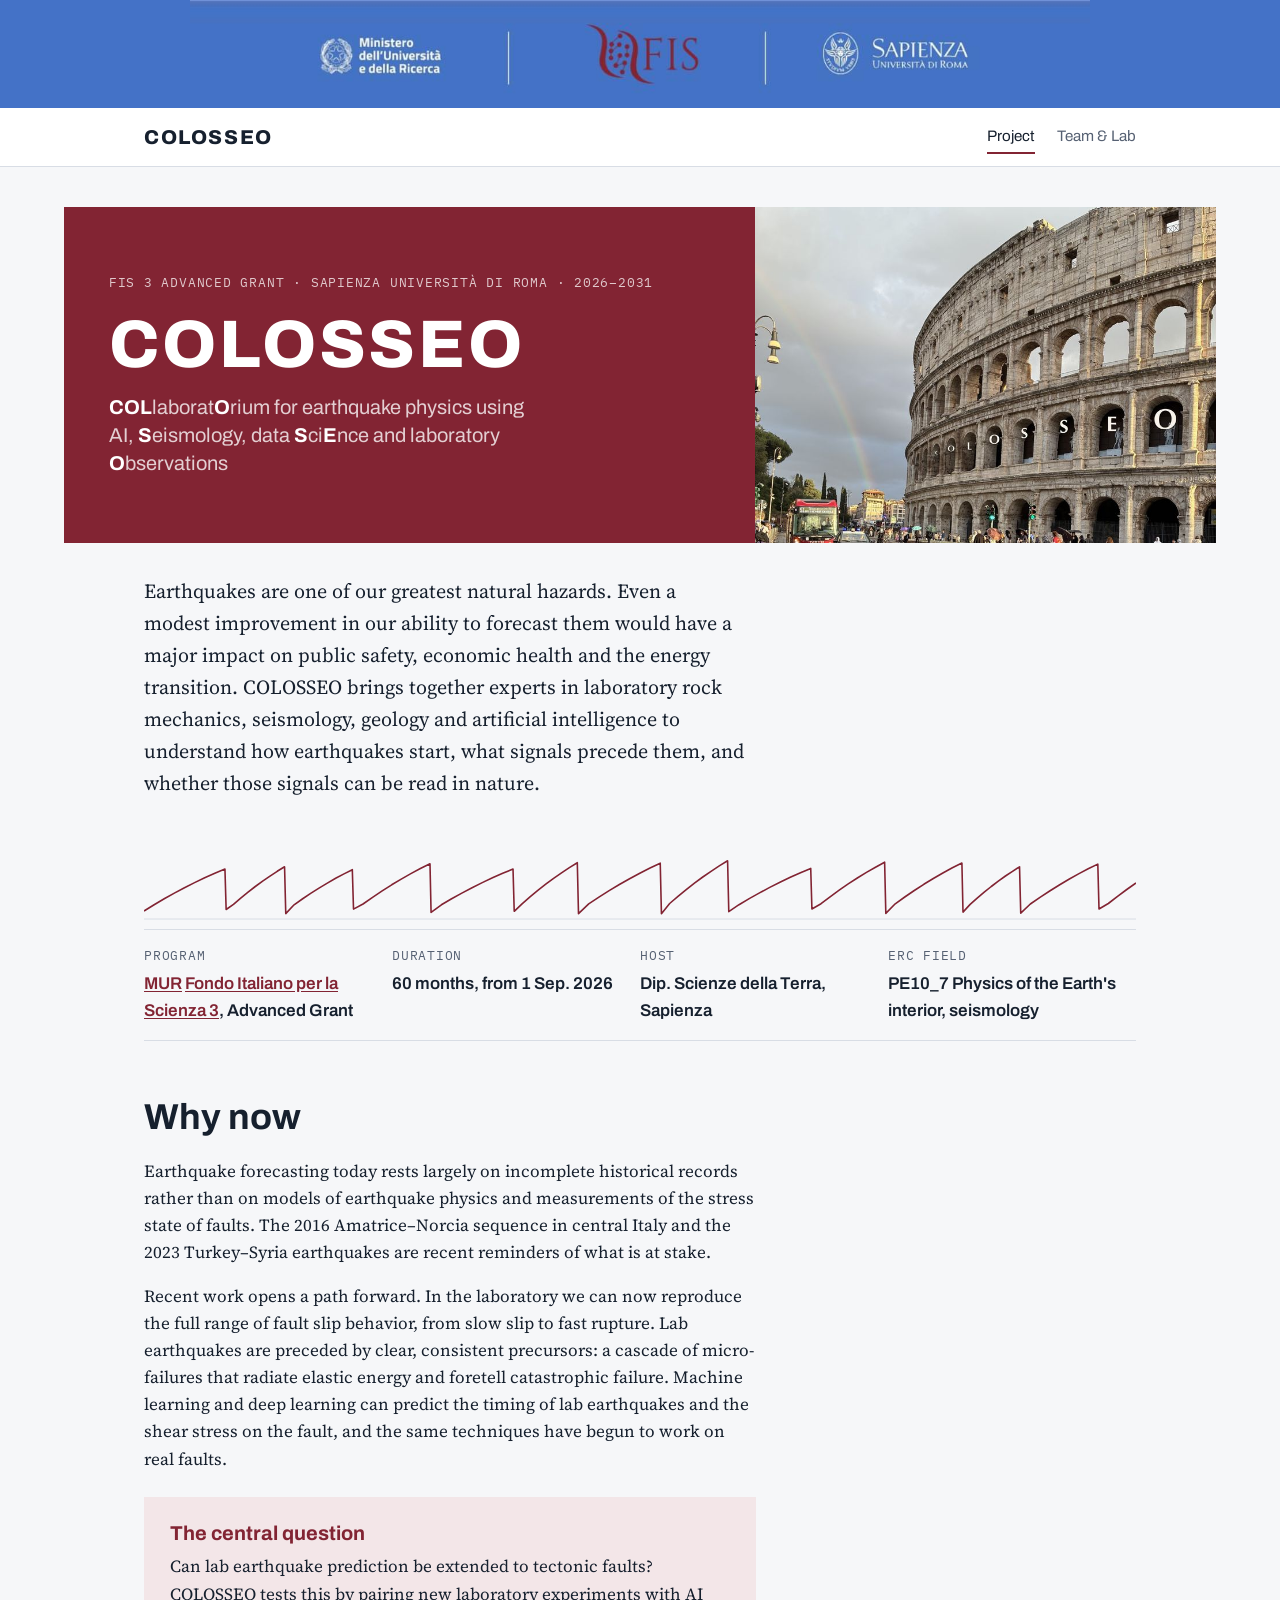
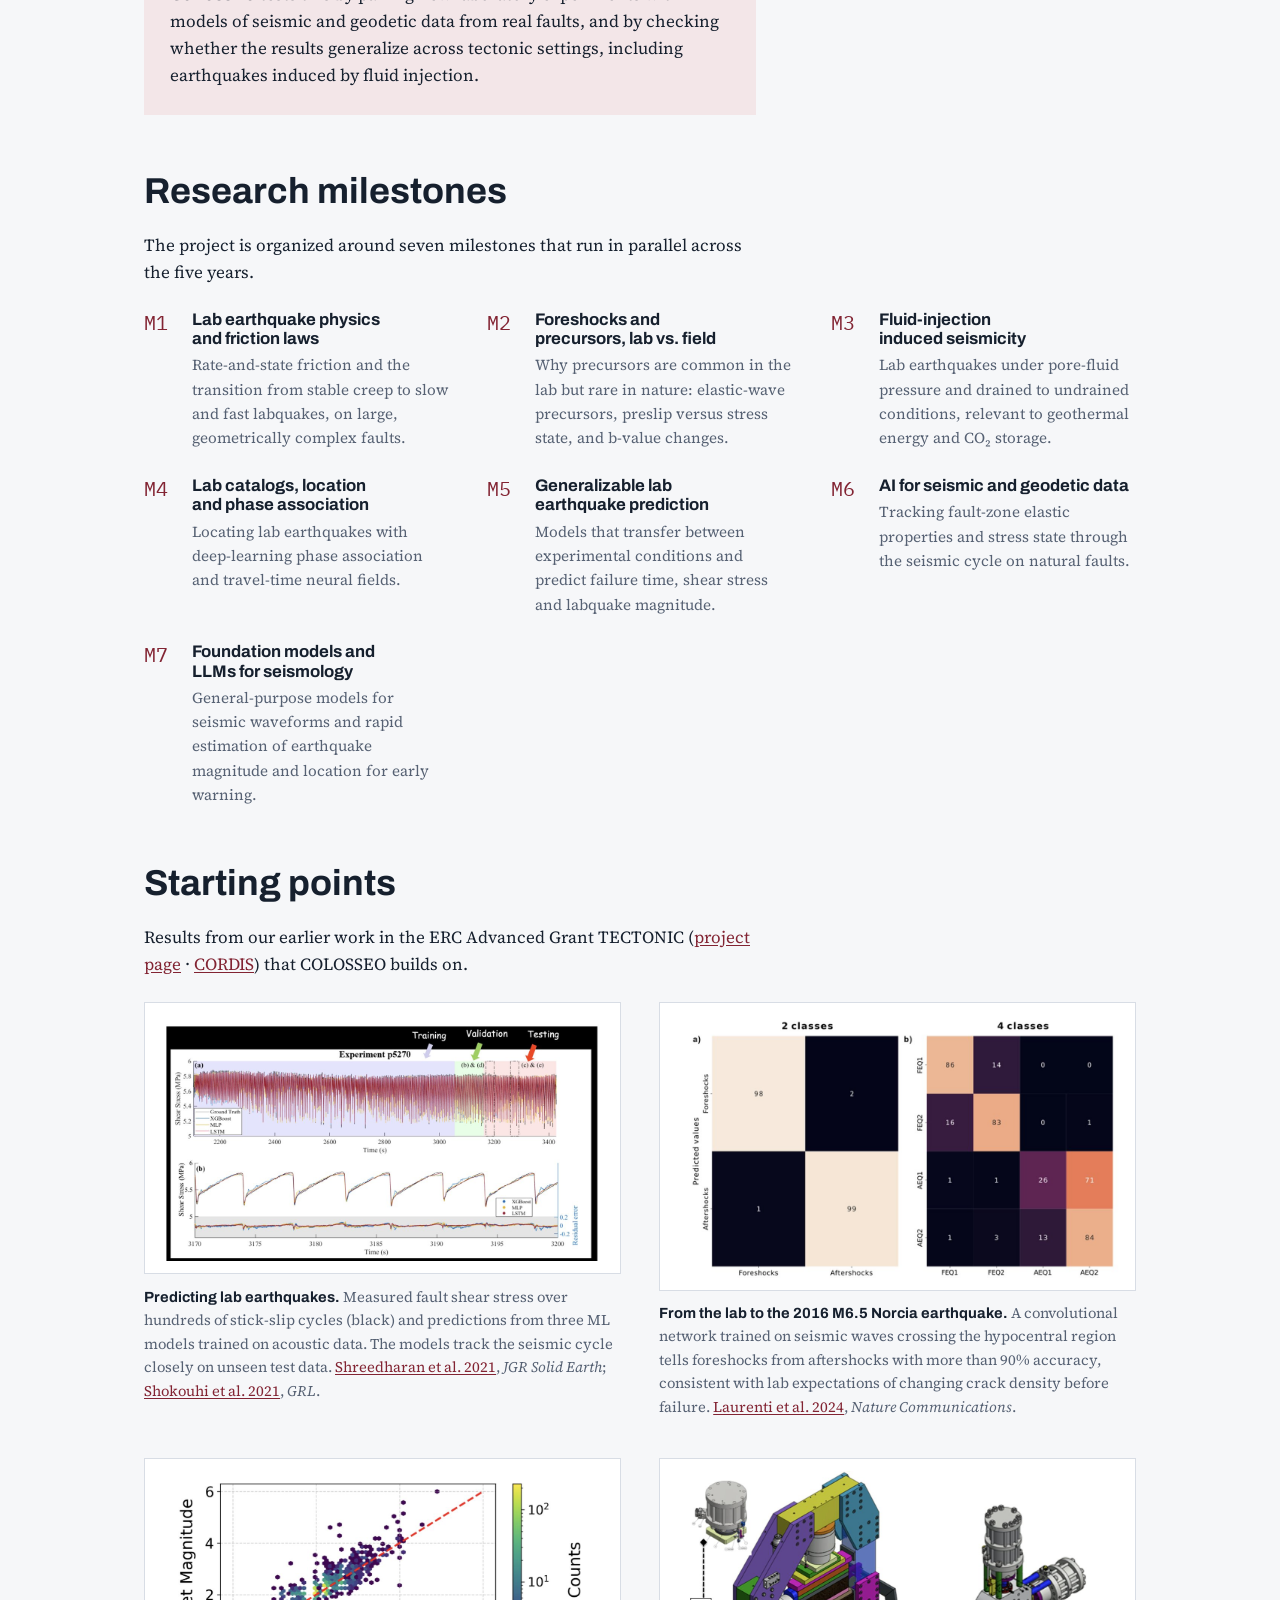
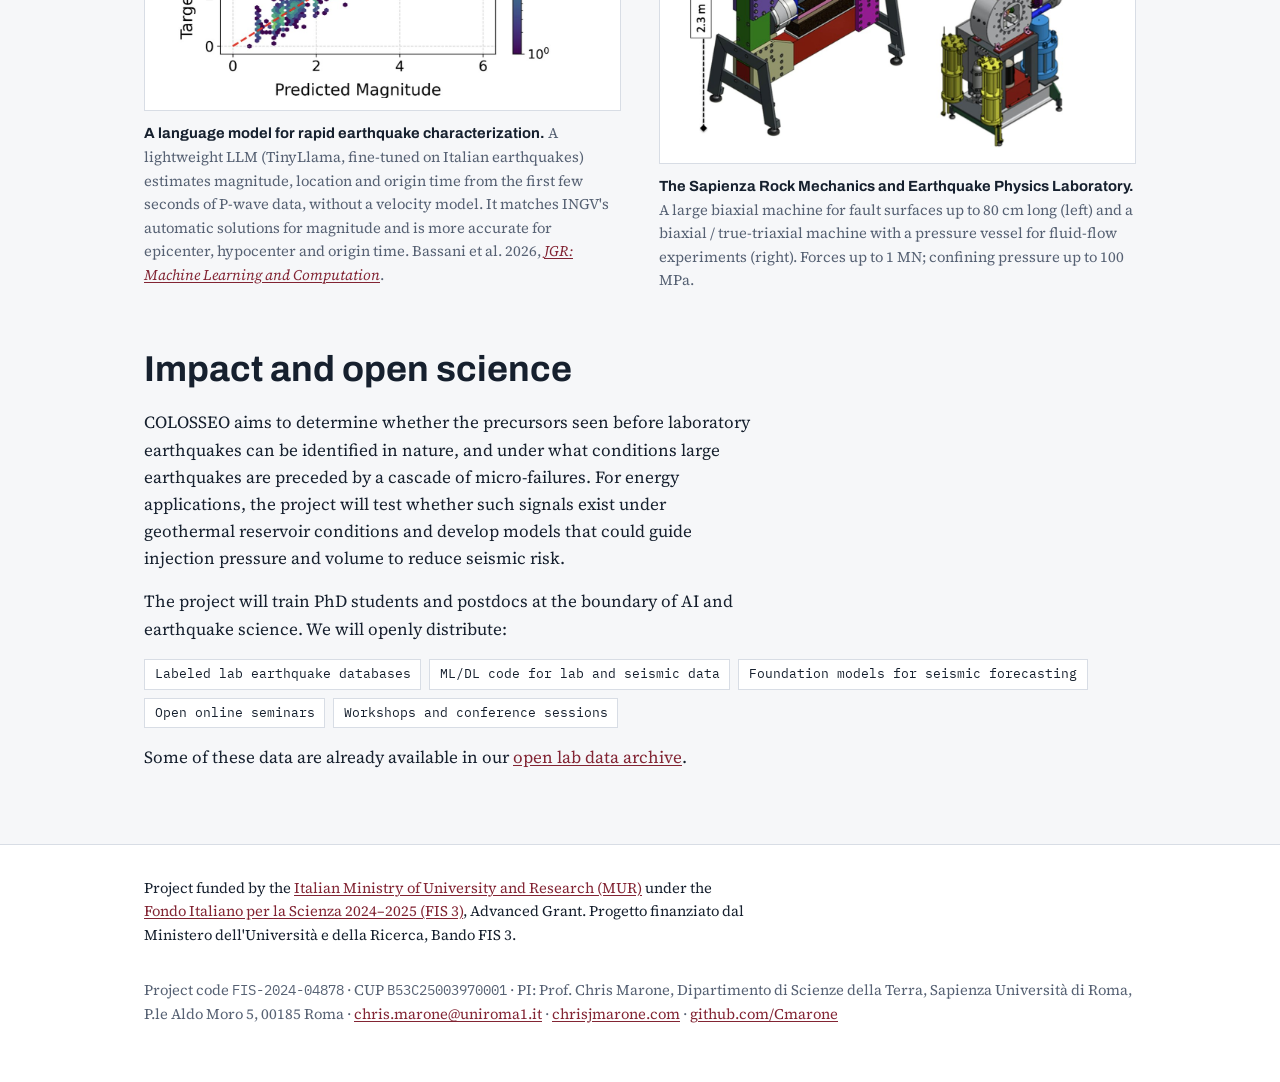
==== commit 2ce7e9a8: "Wide red title box with Colosseum photo on the right Co-Authored-By: Claude Opus 5.5 <noreply@anthro" ====
--- a/index.html
+++ b/index.html
@@ -26,15 +26,17 @@
 </header>
 
 <main>
-  <div class="hero-photo">
-    <img src="img/colosseo-hero.jpg" srcset="img/colosseo-hero-1000.jpg 1000w, img/colosseo-hero.jpg 2000w" sizes="100vw" width="2000" height="1200" alt="The Colosseum in Rome after rain, with a rainbow in the sky and the letters C-O-L-O-S-S-E-O set one per arch along the second tier">
+  <div class="hero-band">
+    <div class="title-box">
+      <div class="title-text">
+      <p class="eyebrow">FIS 3 Advanced Grant · Sapienza Università di Roma · 2026–2031</p>
+      <h1>COLOSSEO</h1>
+      <p class="expansion"><b>COL</b>laborat<b>O</b>rium for earthquake physics using AI, <b>S</b>eismology, data <b>S</b>ci<b>E</b>nce and laboratory <b>O</b>bservations</p>
+      </div>
+      <div class="title-photo"><img src="img/colosseo-hero.jpg" srcset="img/colosseo-hero-1000.jpg 800w, img/colosseo-hero.jpg 1400w" sizes="(max-width: 700px) 100vw, 40vw" width="1400" height="1019" alt="The Colosseum in Rome after rain, with a rainbow in the sky and the letters C-O-L-O-S-S-E-O set one per arch along the second tier"></div>
+    </div>
   </div>
   <div class="hero wrap">
-    <div class="title-box">
-    <p class="eyebrow">FIS 3 Advanced Grant · Sapienza Università di Roma · 2026–2031</p>
-    <h1>COLOSSEO</h1>
-    <p class="expansion"><b>COL</b>laborat<b>O</b>rium for earthquake physics using AI, <b>S</b>eismology, data <b>S</b>ci<b>E</b>nce and laboratory <b>O</b>bservations</p>
-    </div>
     <p class="lede">Earthquakes are one of our greatest natural hazards. Even a modest improvement in our ability to forecast them would have a major impact on public safety, economic health and the energy transition. COLOSSEO brings together experts in laboratory rock mechanics, seismology, geology and artificial intelligence to understand how earthquakes start, what signals precede them, and whether those signals can be read in nature.</p>
   </div>
 
--- a/styles.css
+++ b/styles.css
@@ -143,9 +143,18 @@
 .title-box .expansion { color: color-mix(in srgb, var(--on-sapienza) 78%, transparent); margin: 0; }
 .title-box .expansion b { color: var(--on-sapienza); }
 
-/* Colosseum photo band; the red title box overlaps its lower-left edge */
-.hero-photo { background: var(--ink); line-height: 0; }
-.hero-photo img { width: 100%; max-width: none; height: clamp(240px, 46vw, 640px); object-fit: cover; object-position: 50% 58%; }
+/* Title band: red box at 90% of page width, text left, Colosseum photo right */
+.hero-band { padding-top: 2.5rem; }
+.title-box { width: 90%; max-width: none; margin: 0 auto; padding: 0; gap: 0; grid-template-columns: minmax(0, 1fr) minmax(0, 40%); }
+.title-text { padding: clamp(1.4rem, 4vw, 2.8rem); display: grid; gap: 0.6rem; align-content: center; min-width: 0; }
+.title-text .eyebrow { color: color-mix(in srgb, var(--on-sapienza) 75%, transparent); margin: 0 0 0.2rem; }
+.title-box h1 { font-size: var(--s4); font-weight: 800; letter-spacing: 0.04em; }
+.title-photo { position: relative; aspect-ratio: 1400 / 1019; min-height: 100%; }
+.title-photo img { position: absolute; inset: 0; width: 100%; height: 100%; max-width: none; object-fit: cover; object-position: 50% 50%; }
 .hero { padding-block: 0; }
-.title-box { position: relative; z-index: 1; margin-top: clamp(-5.5rem, -9vw, -2rem); box-shadow: 0 10px 30px rgb(0 0 0 / 0.18); }
-.title-box .eyebrow { color: color-mix(in srgb, var(--on-sapienza) 75%, transparent); margin: 0 0 0.2rem; }
+.hero .lede { margin-top: 2rem; }
+@media (max-width: 700px) {
+  .hero-band { padding-top: 1.25rem; }
+  .title-box { width: auto; margin-inline: max(16px, env(safe-area-inset-left, 0px)) max(16px, env(safe-area-inset-right, 0px)); grid-template-columns: 1fr; }
+  .title-photo { order: -1; }
+}
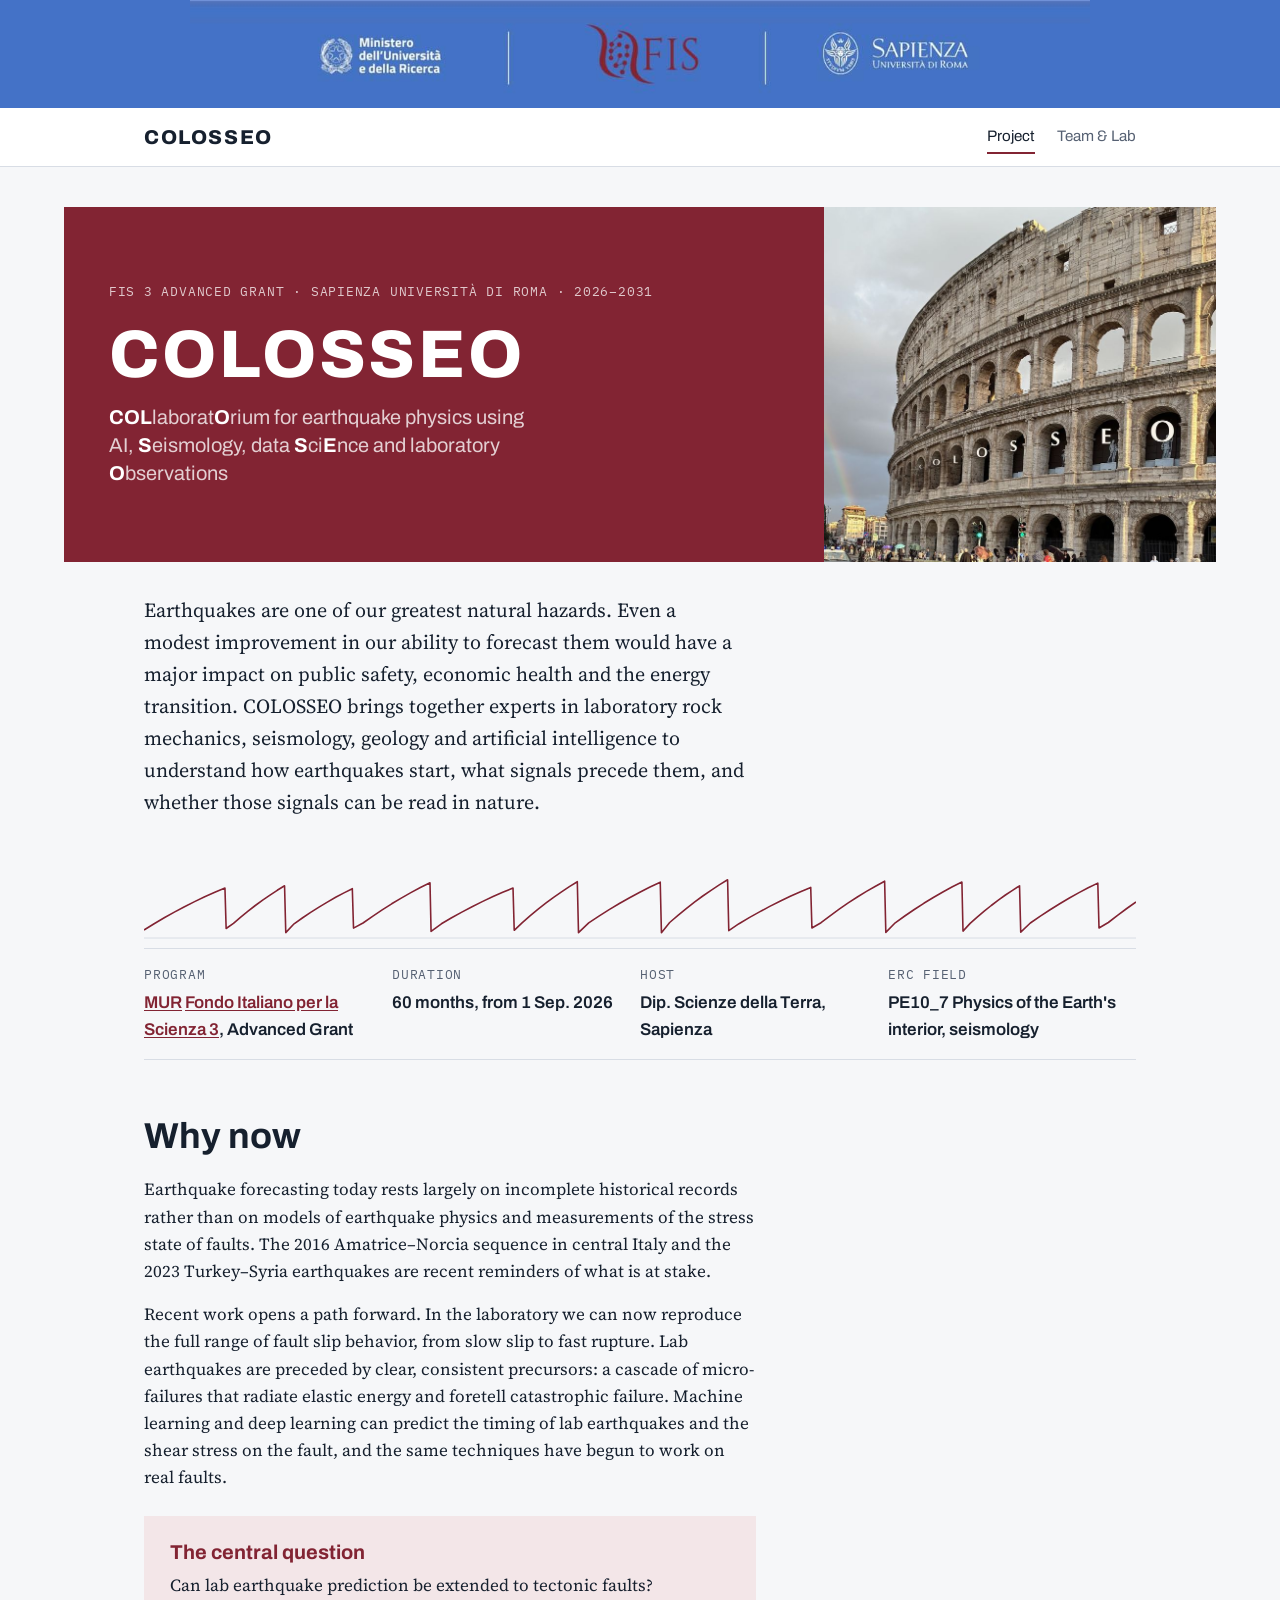
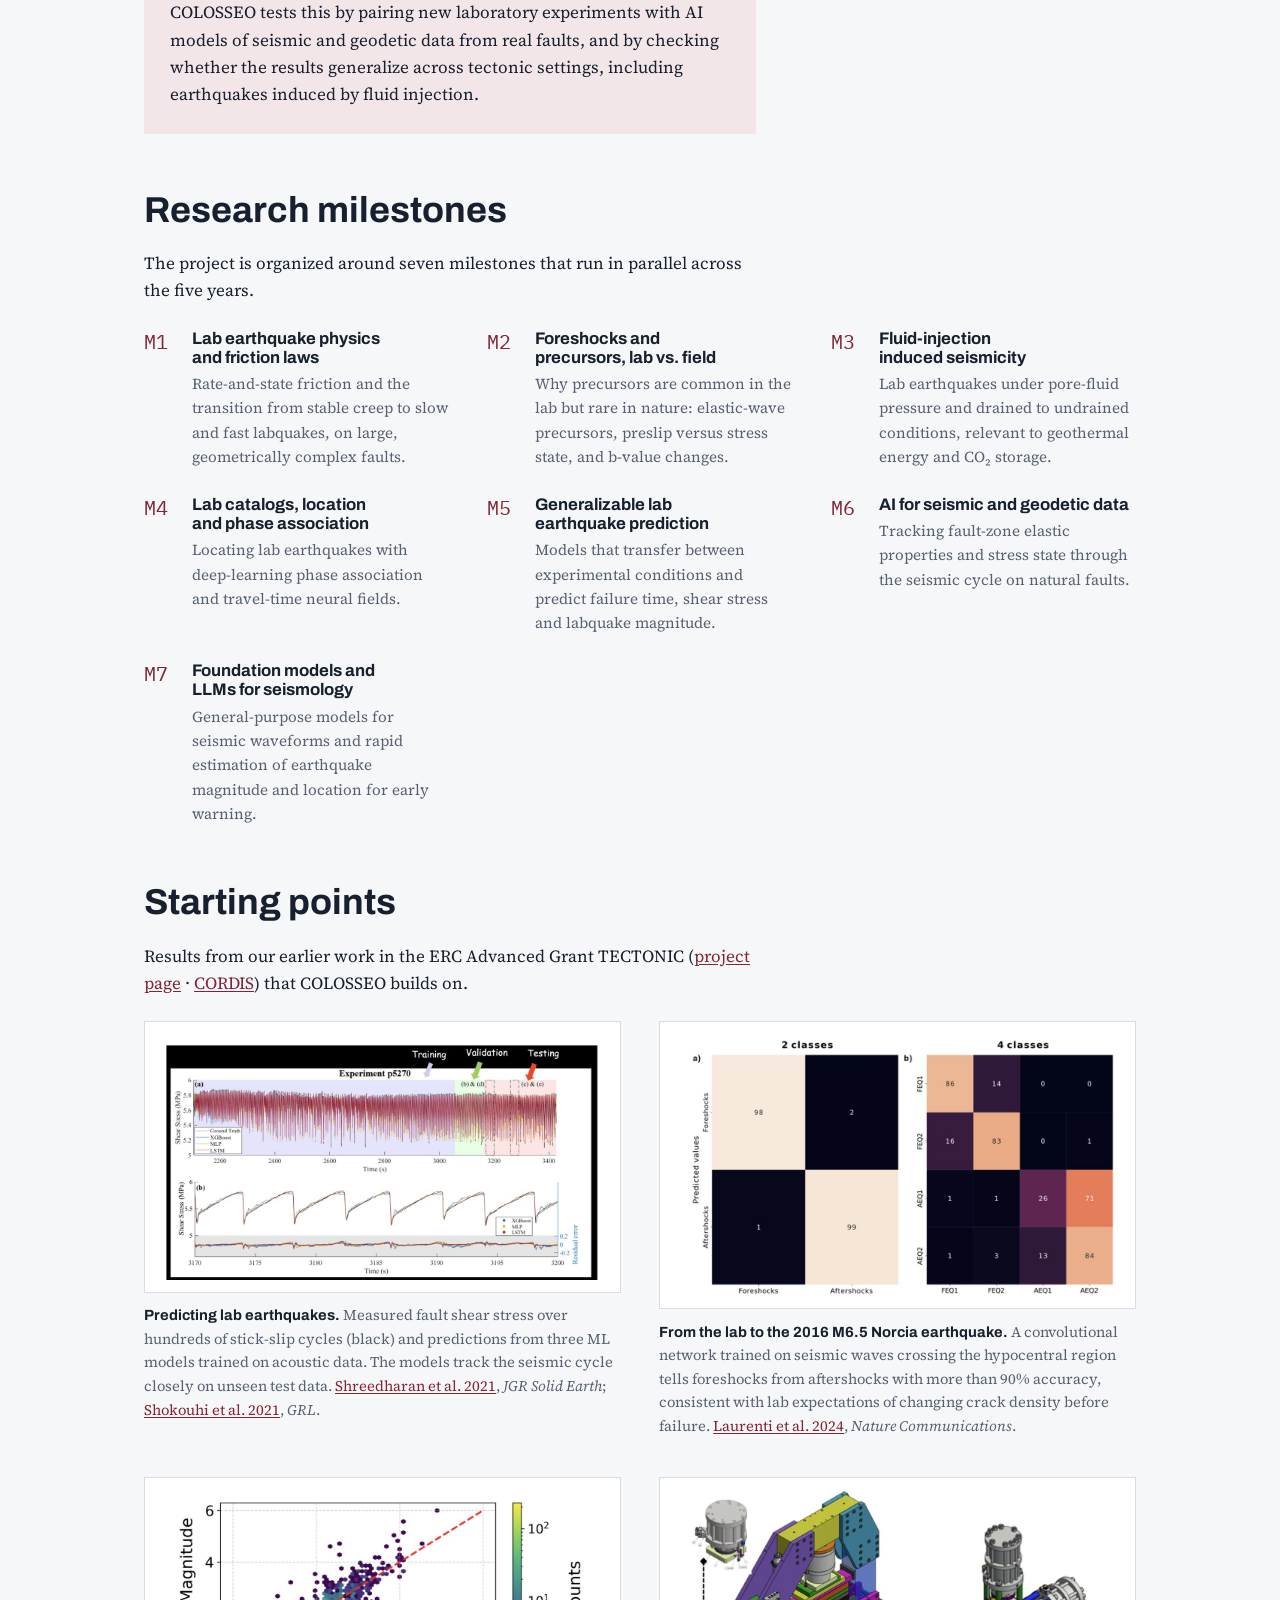
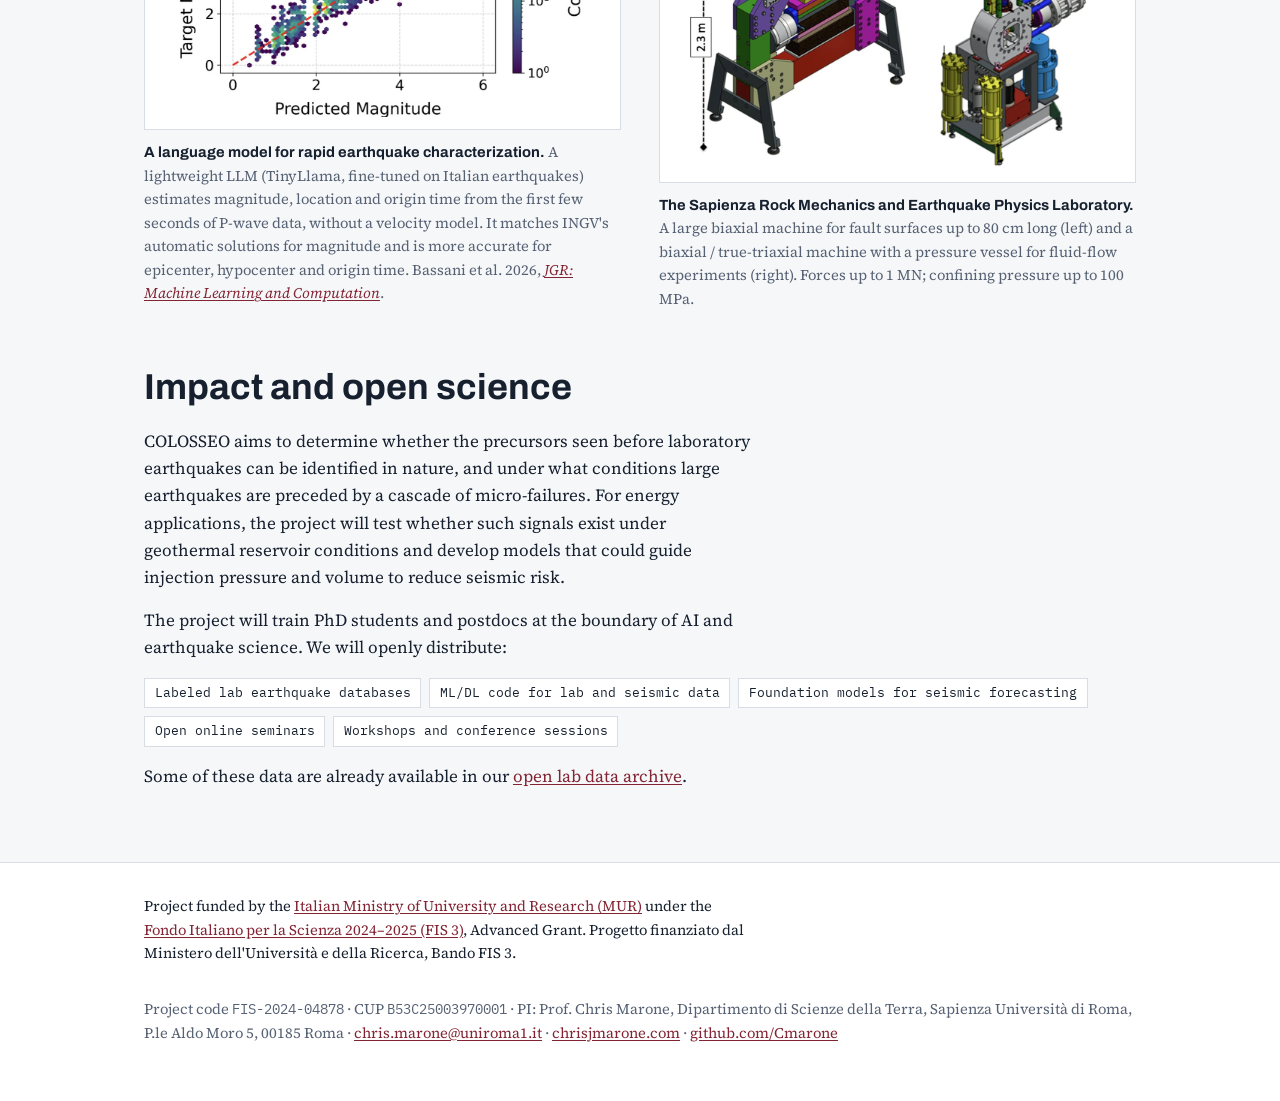
==== commit 6ecebe66: "Crop Colosseum photo to remove the bus Co-Authored-By: Claude Opus 5.5 <noreply@anthropic.com>" ====
--- a/index.html
+++ b/index.html
@@ -33,7 +33,7 @@
       <h1>COLOSSEO</h1>
       <p class="expansion"><b>COL</b>laborat<b>O</b>rium for earthquake physics using AI, <b>S</b>eismology, data <b>S</b>ci<b>E</b>nce and laboratory <b>O</b>bservations</p>
       </div>
-      <div class="title-photo"><img src="img/colosseo-hero.jpg" srcset="img/colosseo-hero-1000.jpg 800w, img/colosseo-hero.jpg 1400w" sizes="(max-width: 700px) 100vw, 40vw" width="1400" height="1019" alt="The Colosseum in Rome after rain, with a rainbow in the sky and the letters C-O-L-O-S-S-E-O set one per arch along the second tier"></div>
+      <div class="title-photo"><img src="img/colosseo-hero.jpg" srcset="img/colosseo-hero-1000.jpg 800w, img/colosseo-hero.jpg 1200w" sizes="(max-width: 700px) 100vw, 40vw" width="1200" height="1085" alt="The Colosseum in Rome after rain, with a rainbow in the sky and the letters C-O-L-O-S-S-E-O set one per arch along the second tier"></div>
     </div>
   </div>
   <div class="hero wrap">
--- a/styles.css
+++ b/styles.css
@@ -145,11 +145,11 @@
 
 /* Title band: red box at 90% of page width, text left, Colosseum photo right */
 .hero-band { padding-top: 2.5rem; }
-.title-box { width: 90%; max-width: none; margin: 0 auto; padding: 0; gap: 0; grid-template-columns: minmax(0, 1fr) minmax(0, 40%); }
+.title-box { width: 90%; max-width: none; margin: 0 auto; padding: 0; gap: 0; grid-template-columns: minmax(0, 1fr) minmax(0, 34%); }
 .title-text { padding: clamp(1.4rem, 4vw, 2.8rem); display: grid; gap: 0.6rem; align-content: center; min-width: 0; }
 .title-text .eyebrow { color: color-mix(in srgb, var(--on-sapienza) 75%, transparent); margin: 0 0 0.2rem; }
 .title-box h1 { font-size: var(--s4); font-weight: 800; letter-spacing: 0.04em; }
-.title-photo { position: relative; aspect-ratio: 1400 / 1019; min-height: 100%; }
+.title-photo { position: relative; aspect-ratio: 1200 / 1085; min-height: 100%; }
 .title-photo img { position: absolute; inset: 0; width: 100%; height: 100%; max-width: none; object-fit: cover; object-position: 50% 50%; }
 .hero { padding-block: 0; }
 .hero .lede { margin-top: 2rem; }
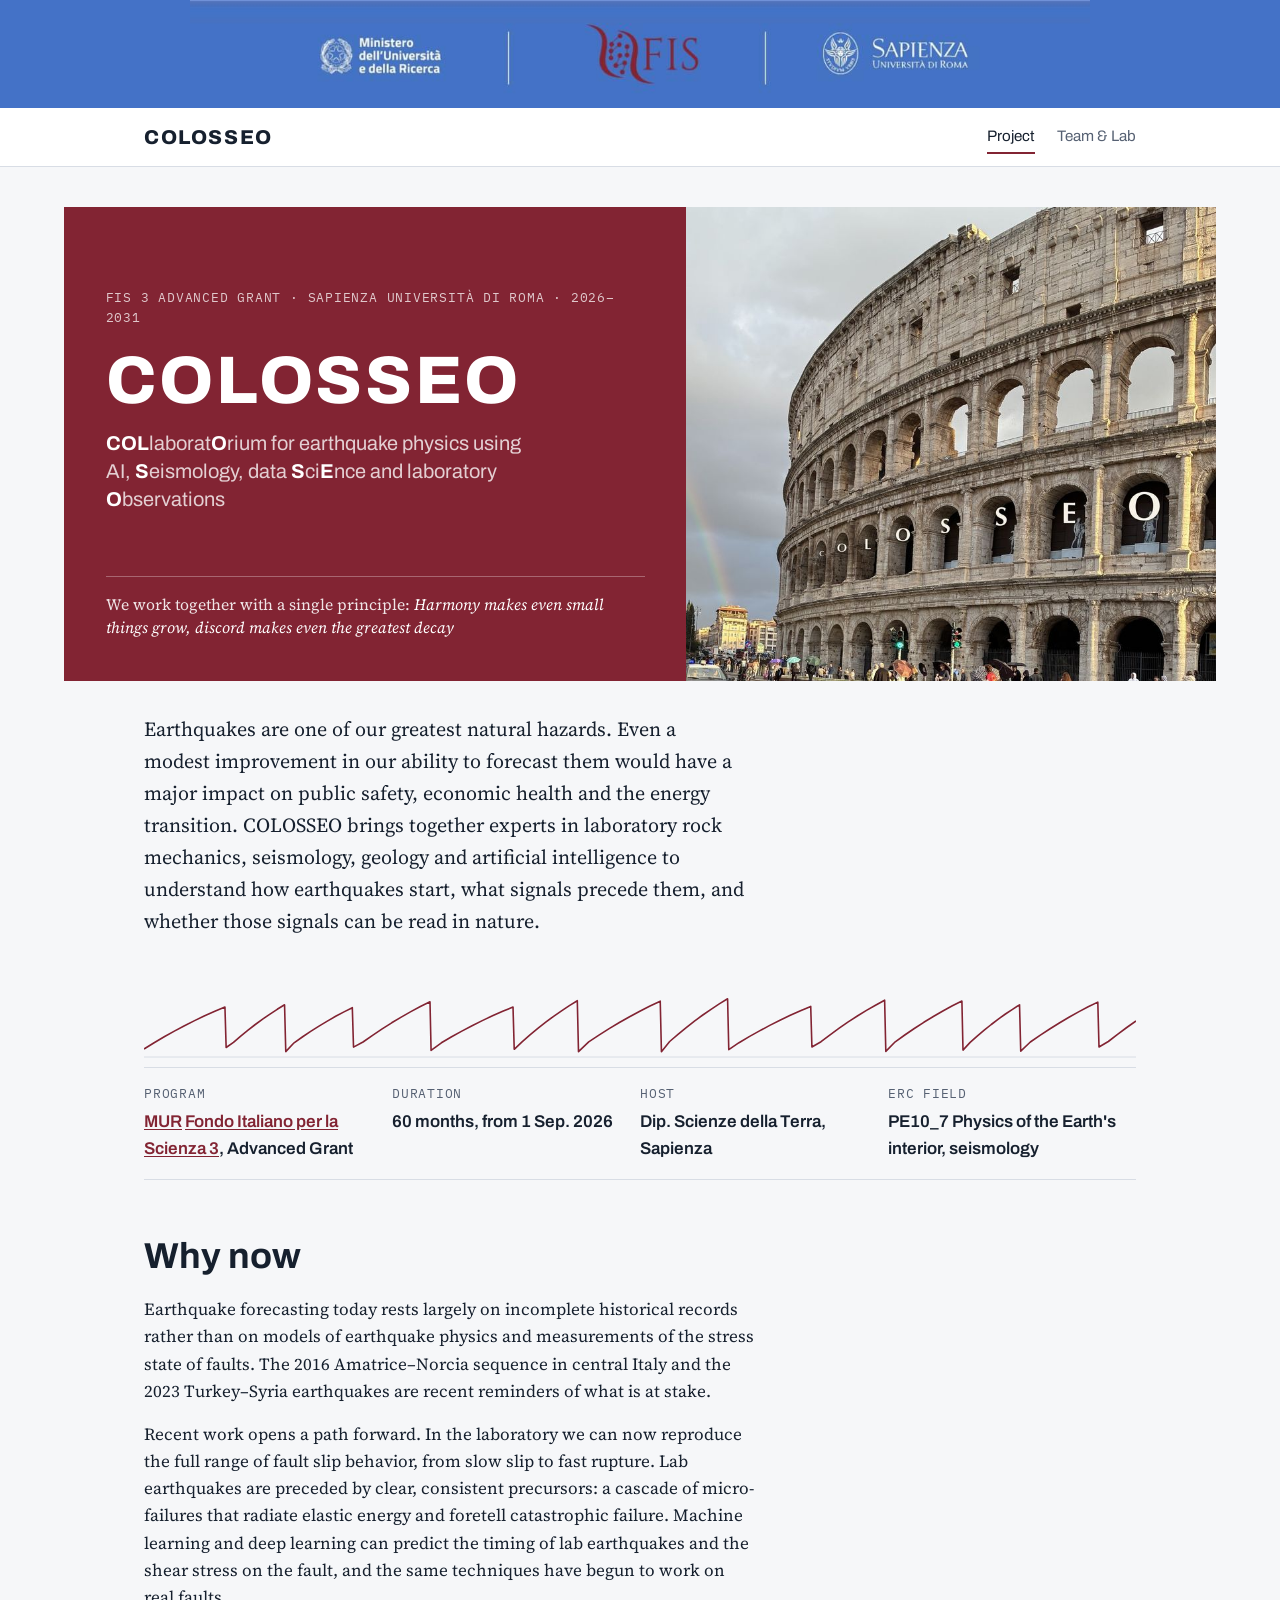
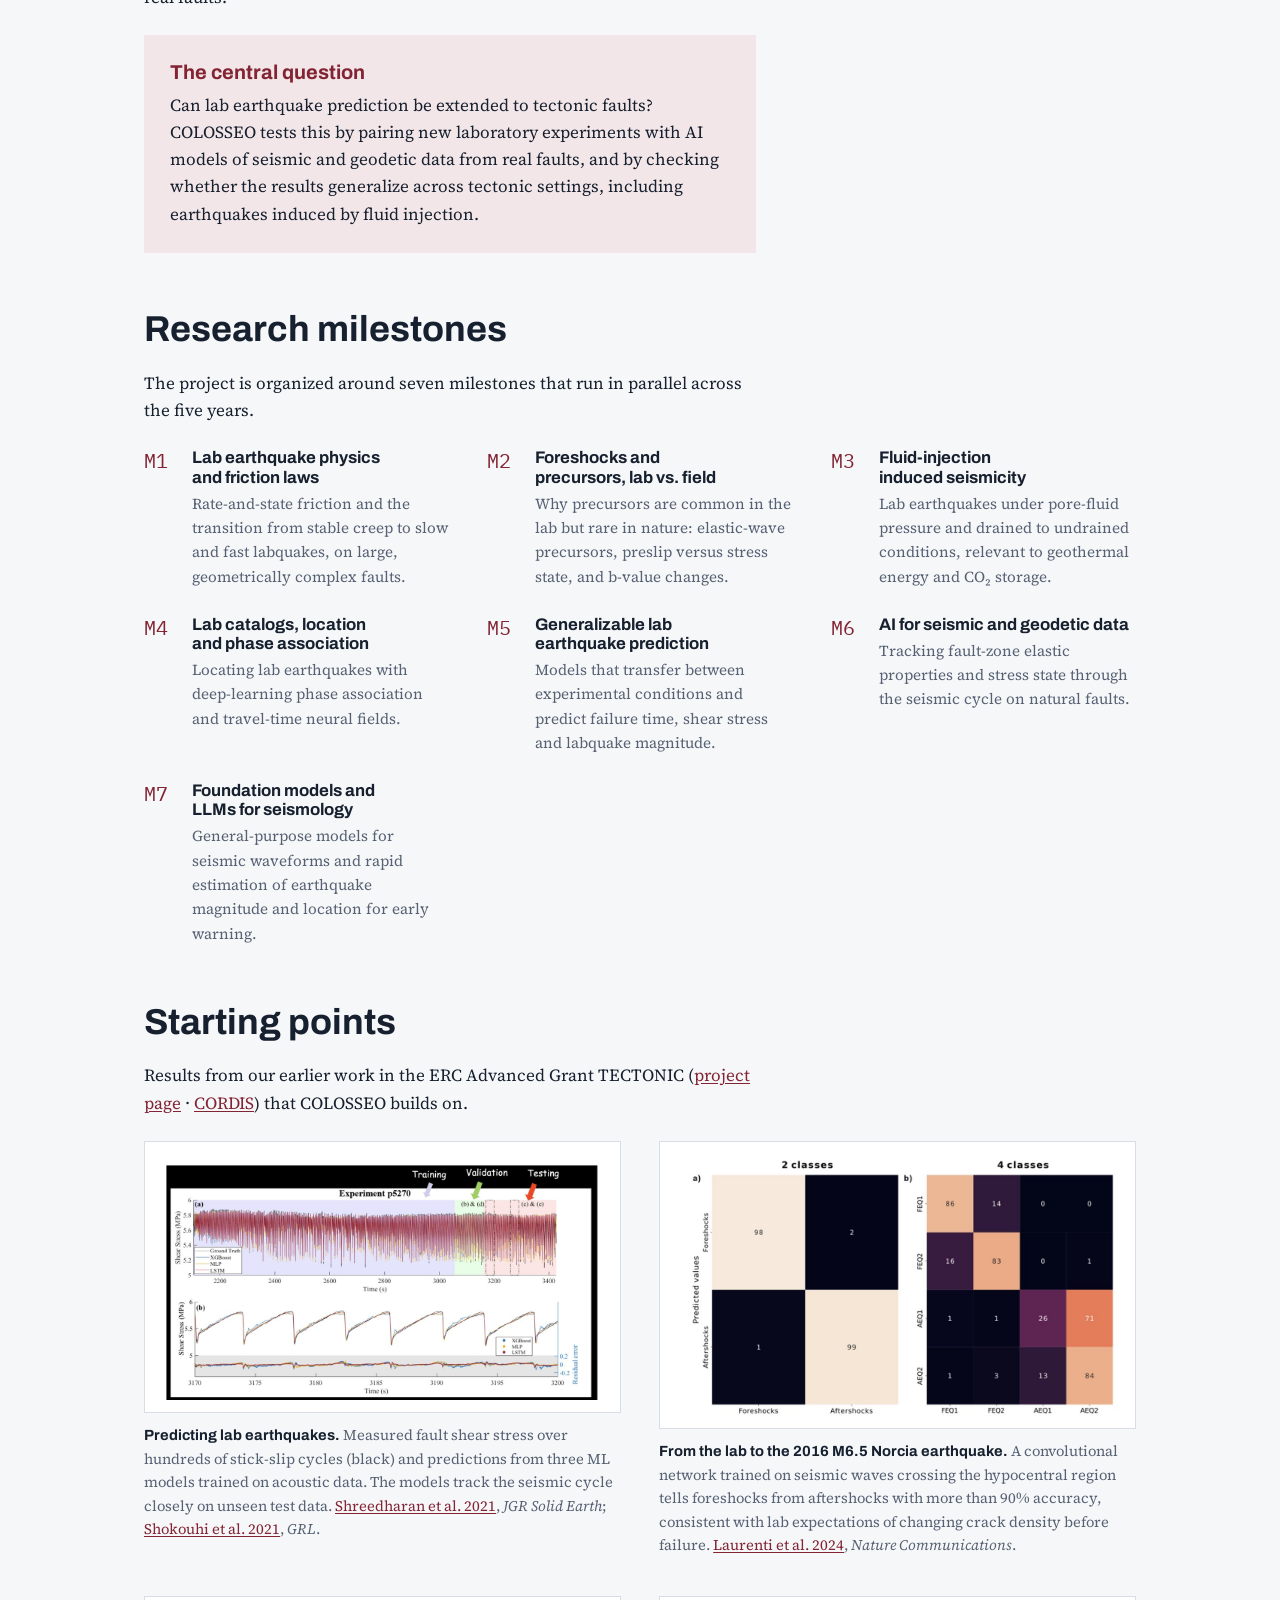
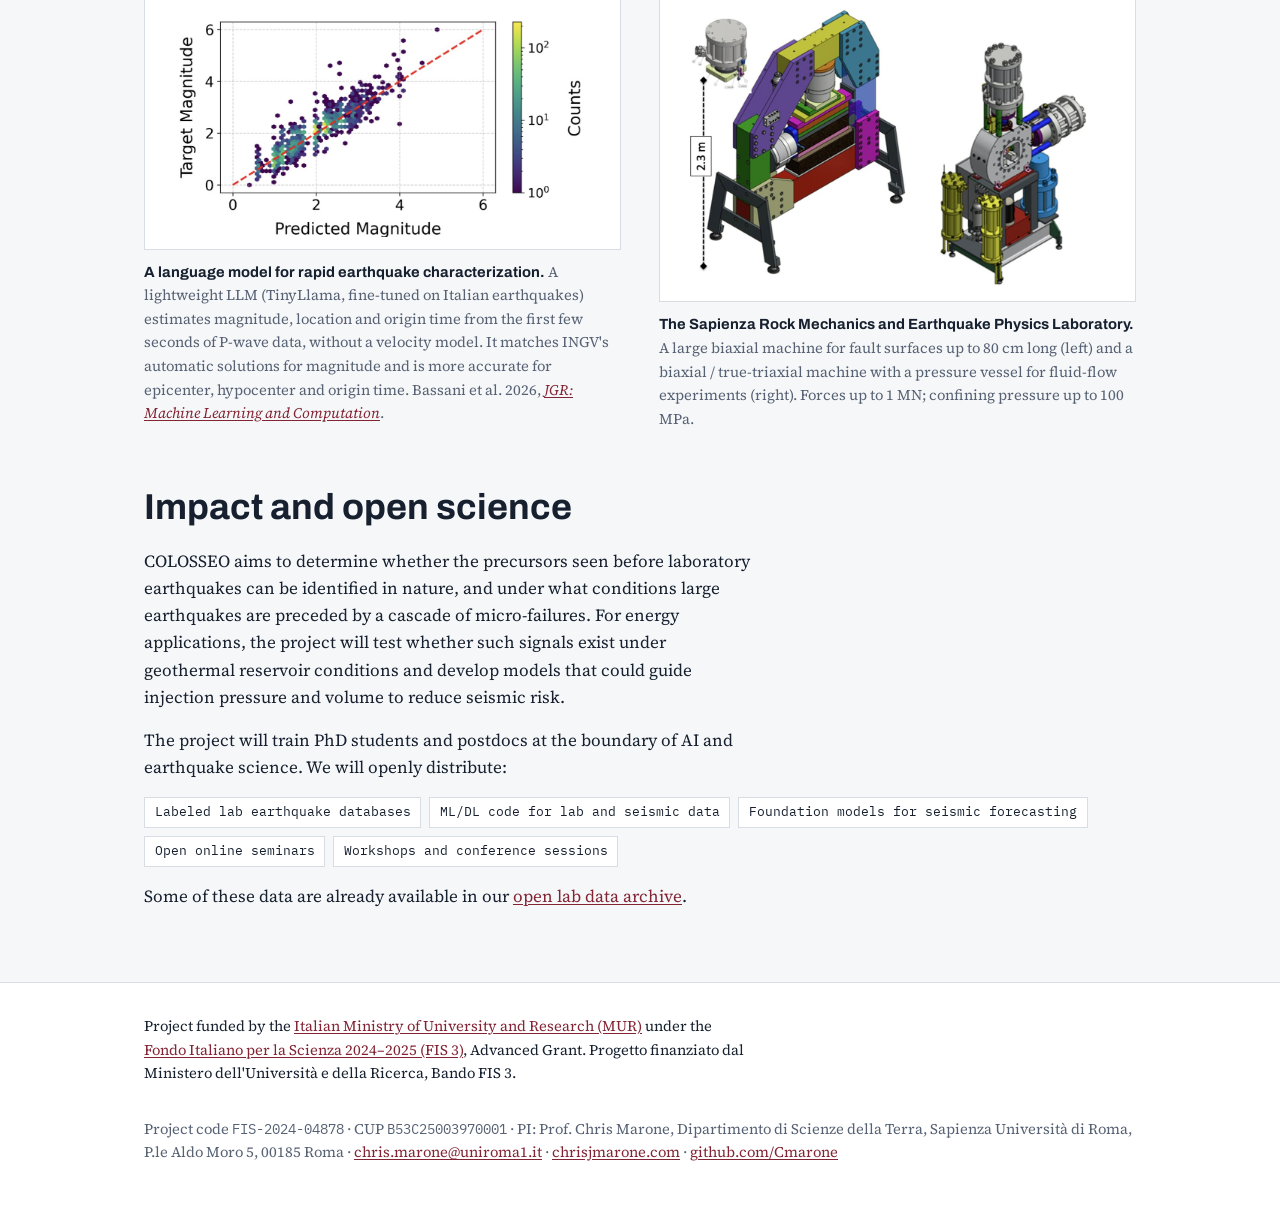
==== commit 6e829b42: "Larger photo, wider left crop, add project motto Co-Authored-By: Claude Opus 5.5 <noreply@anthropic." ====
--- a/index.html
+++ b/index.html
@@ -29,11 +29,14 @@
   <div class="hero-band">
     <div class="title-box">
       <div class="title-text">
-      <p class="eyebrow">FIS 3 Advanced Grant · Sapienza Università di Roma · 2026–2031</p>
-      <h1>COLOSSEO</h1>
-      <p class="expansion"><b>COL</b>laborat<b>O</b>rium for earthquake physics using AI, <b>S</b>eismology, data <b>S</b>ci<b>E</b>nce and laboratory <b>O</b>bservations</p>
+        <div class="title-main">
+        <p class="eyebrow">FIS 3 Advanced Grant · Sapienza Università di Roma · 2026–2031</p>
+        <h1>COLOSSEO</h1>
+        <p class="expansion"><b>COL</b>laborat<b>O</b>rium for earthquake physics using AI, <b>S</b>eismology, data <b>S</b>ci<b>E</b>nce and laboratory <b>O</b>bservations</p>
+        </div>
+        <p class="motto">We work together with a single principle: <em>Harmony makes even small things grow, discord makes even the greatest decay</em></p>
       </div>
-      <div class="title-photo"><img src="img/colosseo-hero.jpg" srcset="img/colosseo-hero-1000.jpg 800w, img/colosseo-hero.jpg 1200w" sizes="(max-width: 700px) 100vw, 40vw" width="1200" height="1085" alt="The Colosseum in Rome after rain, with a rainbow in the sky and the letters C-O-L-O-S-S-E-O set one per arch along the second tier"></div>
+      <div class="title-photo"><img src="img/colosseo-hero.jpg" srcset="img/colosseo-hero-1000.jpg 800w, img/colosseo-hero.jpg 1200w" sizes="(max-width: 700px) 100vw, 45vw" width="1200" height="1073" alt="The Colosseum in Rome after rain, with a rainbow in the sky and the letters C-O-L-O-S-S-E-O set one per arch along the second tier"></div>
     </div>
   </div>
   <div class="hero wrap">
--- a/styles.css
+++ b/styles.css
@@ -145,11 +145,14 @@
 
 /* Title band: red box at 90% of page width, text left, Colosseum photo right */
 .hero-band { padding-top: 2.5rem; }
-.title-box { width: 90%; max-width: none; margin: 0 auto; padding: 0; gap: 0; grid-template-columns: minmax(0, 1fr) minmax(0, 34%); }
-.title-text { padding: clamp(1.4rem, 4vw, 2.8rem); display: grid; gap: 0.6rem; align-content: center; min-width: 0; }
+.title-box { width: 90%; max-width: none; margin: 0 auto; padding: 0; gap: 0; grid-template-columns: minmax(0, 1fr) minmax(0, 46%); }
+.title-text { padding: clamp(1.4rem, 3.5vw, 2.6rem); display: flex; flex-direction: column; gap: 1.5rem; min-width: 0; }
+.title-main { display: grid; gap: 0.6rem; margin-block: auto; }
+.motto { margin: 0; padding-top: 1rem; border-top: 1px solid color-mix(in srgb, var(--on-sapienza) 30%, transparent); font-size: 0.98rem; line-height: 1.5; color: color-mix(in srgb, var(--on-sapienza) 88%, transparent); }
+.motto em { color: var(--on-sapienza); }
 .title-text .eyebrow { color: color-mix(in srgb, var(--on-sapienza) 75%, transparent); margin: 0 0 0.2rem; }
 .title-box h1 { font-size: var(--s4); font-weight: 800; letter-spacing: 0.04em; }
-.title-photo { position: relative; aspect-ratio: 1200 / 1085; min-height: 100%; }
+.title-photo { position: relative; aspect-ratio: 1200 / 1073; min-height: 100%; }
 .title-photo img { position: absolute; inset: 0; width: 100%; height: 100%; max-width: none; object-fit: cover; object-position: 50% 50%; }
 .hero { padding-block: 0; }
 .hero .lede { margin-top: 2rem; }
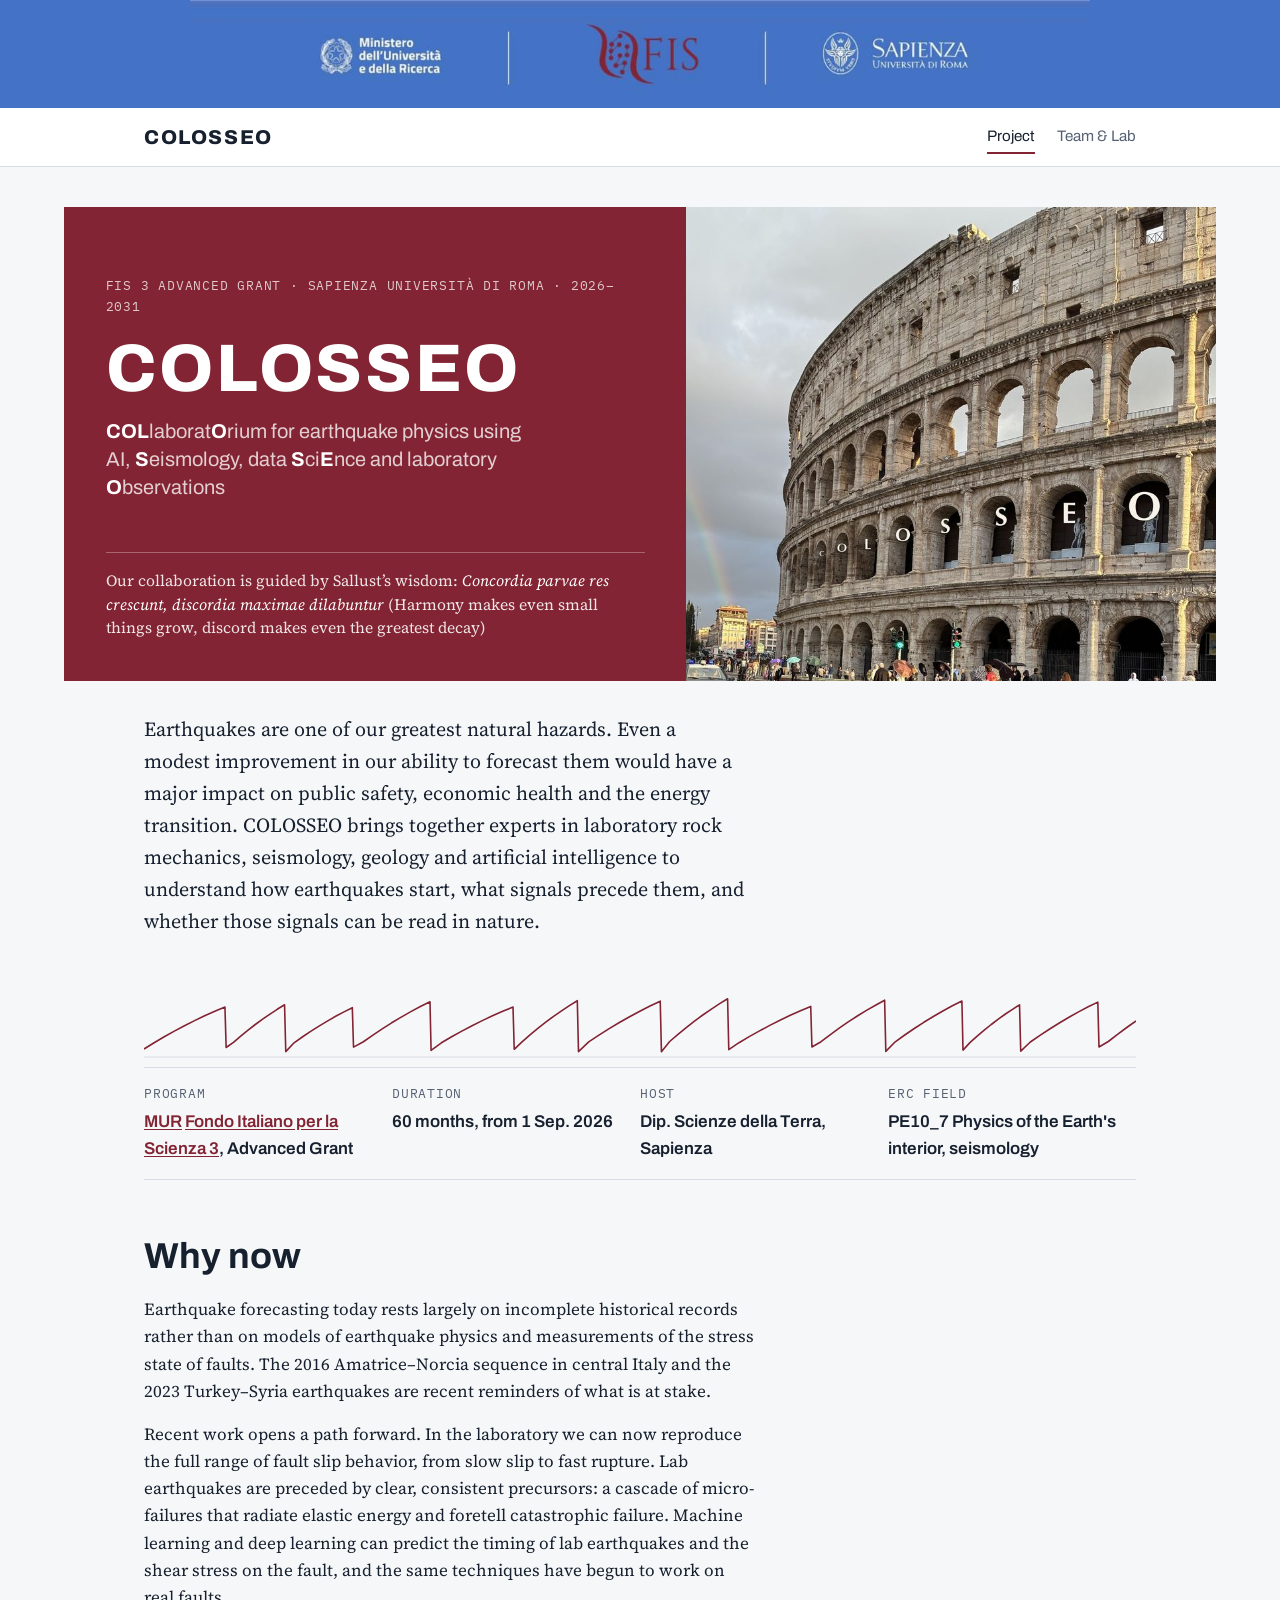
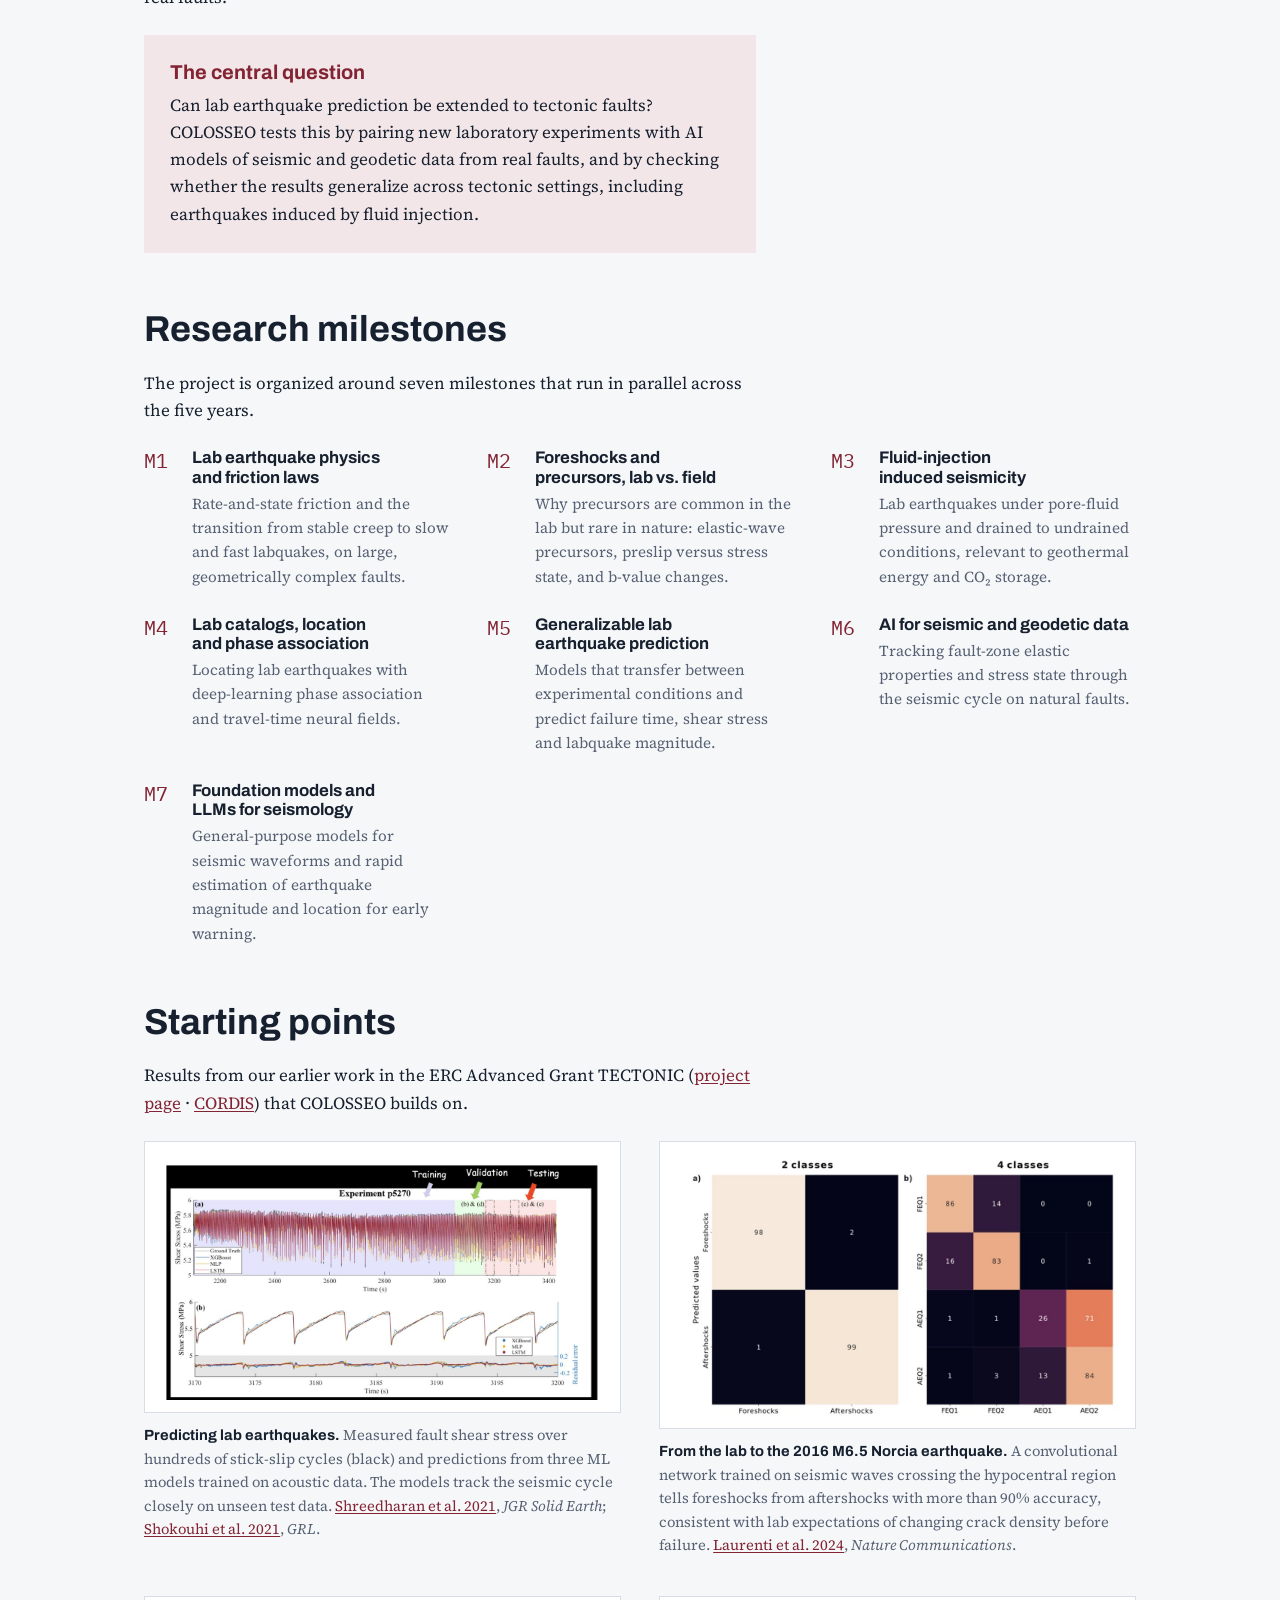
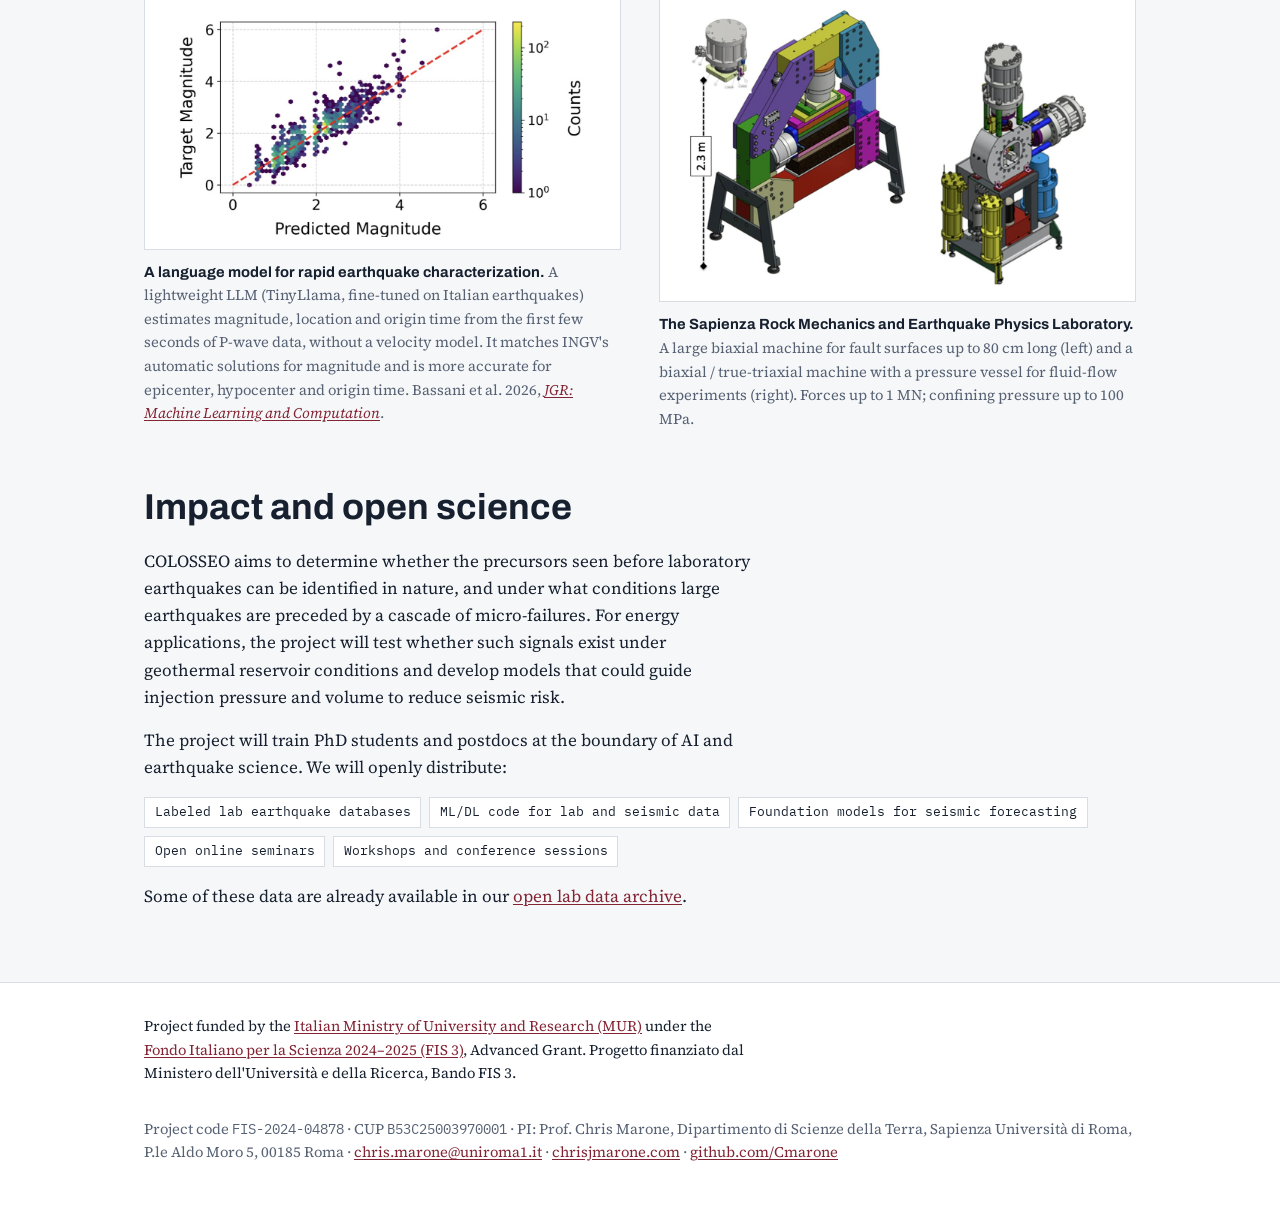
==== commit 3a6e1c81: "Update motto to Sallust quotation Co-Authored-By: Claude Opus 5.5 <noreply@anthropic.com>" ====
--- a/index.html
+++ b/index.html
@@ -34,7 +34,7 @@
         <h1>COLOSSEO</h1>
         <p class="expansion"><b>COL</b>laborat<b>O</b>rium for earthquake physics using AI, <b>S</b>eismology, data <b>S</b>ci<b>E</b>nce and laboratory <b>O</b>bservations</p>
         </div>
-        <p class="motto">We work together with a single principle: <em>Harmony makes even small things grow, discord makes even the greatest decay</em></p>
+        <p class="motto">Our collaboration is guided by Sallust’s wisdom: <em lang="la">Concordia parvae res crescunt, discordia maximae dilabuntur</em> (Harmony makes even small things grow, discord makes even the greatest decay)</p>
       </div>
       <div class="title-photo"><img src="img/colosseo-hero.jpg" srcset="img/colosseo-hero-1000.jpg 800w, img/colosseo-hero.jpg 1200w" sizes="(max-width: 700px) 100vw, 45vw" width="1200" height="1073" alt="The Colosseum in Rome after rain, with a rainbow in the sky and the letters C-O-L-O-S-S-E-O set one per arch along the second tier"></div>
     </div>
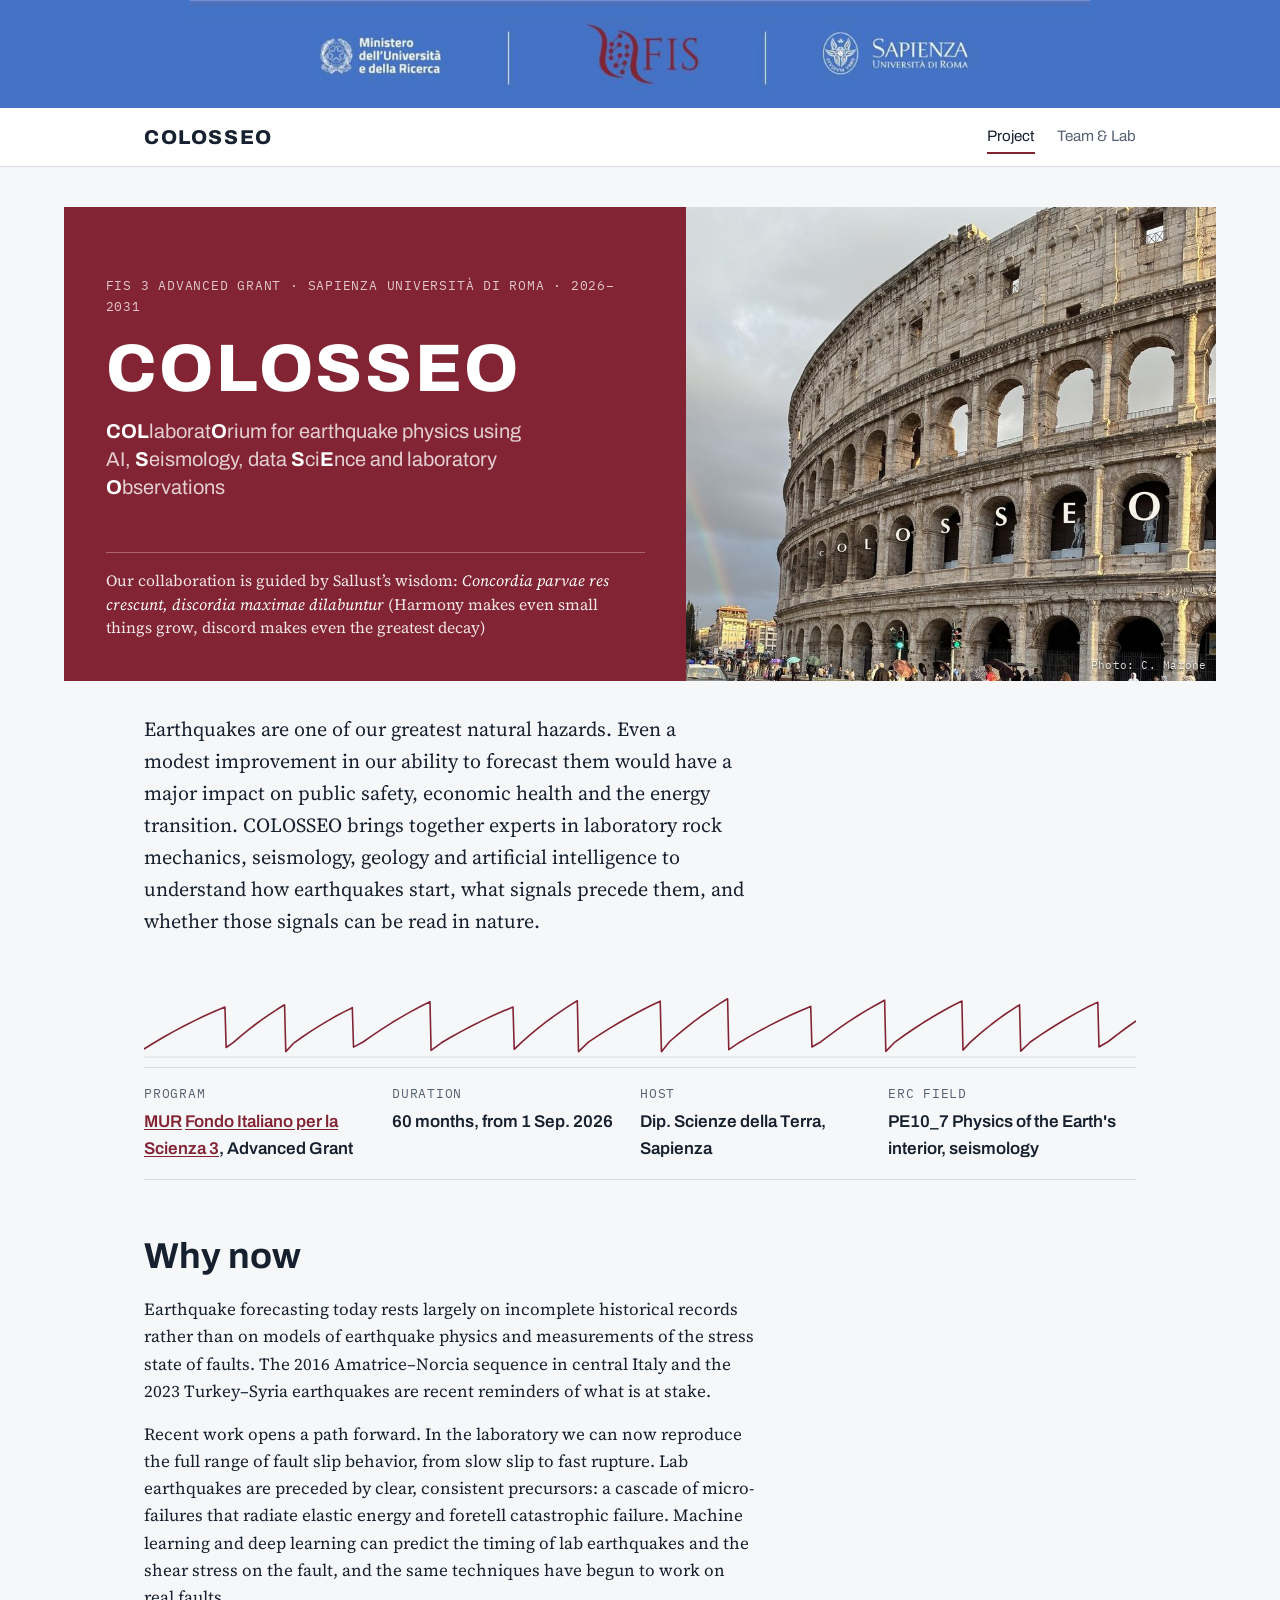
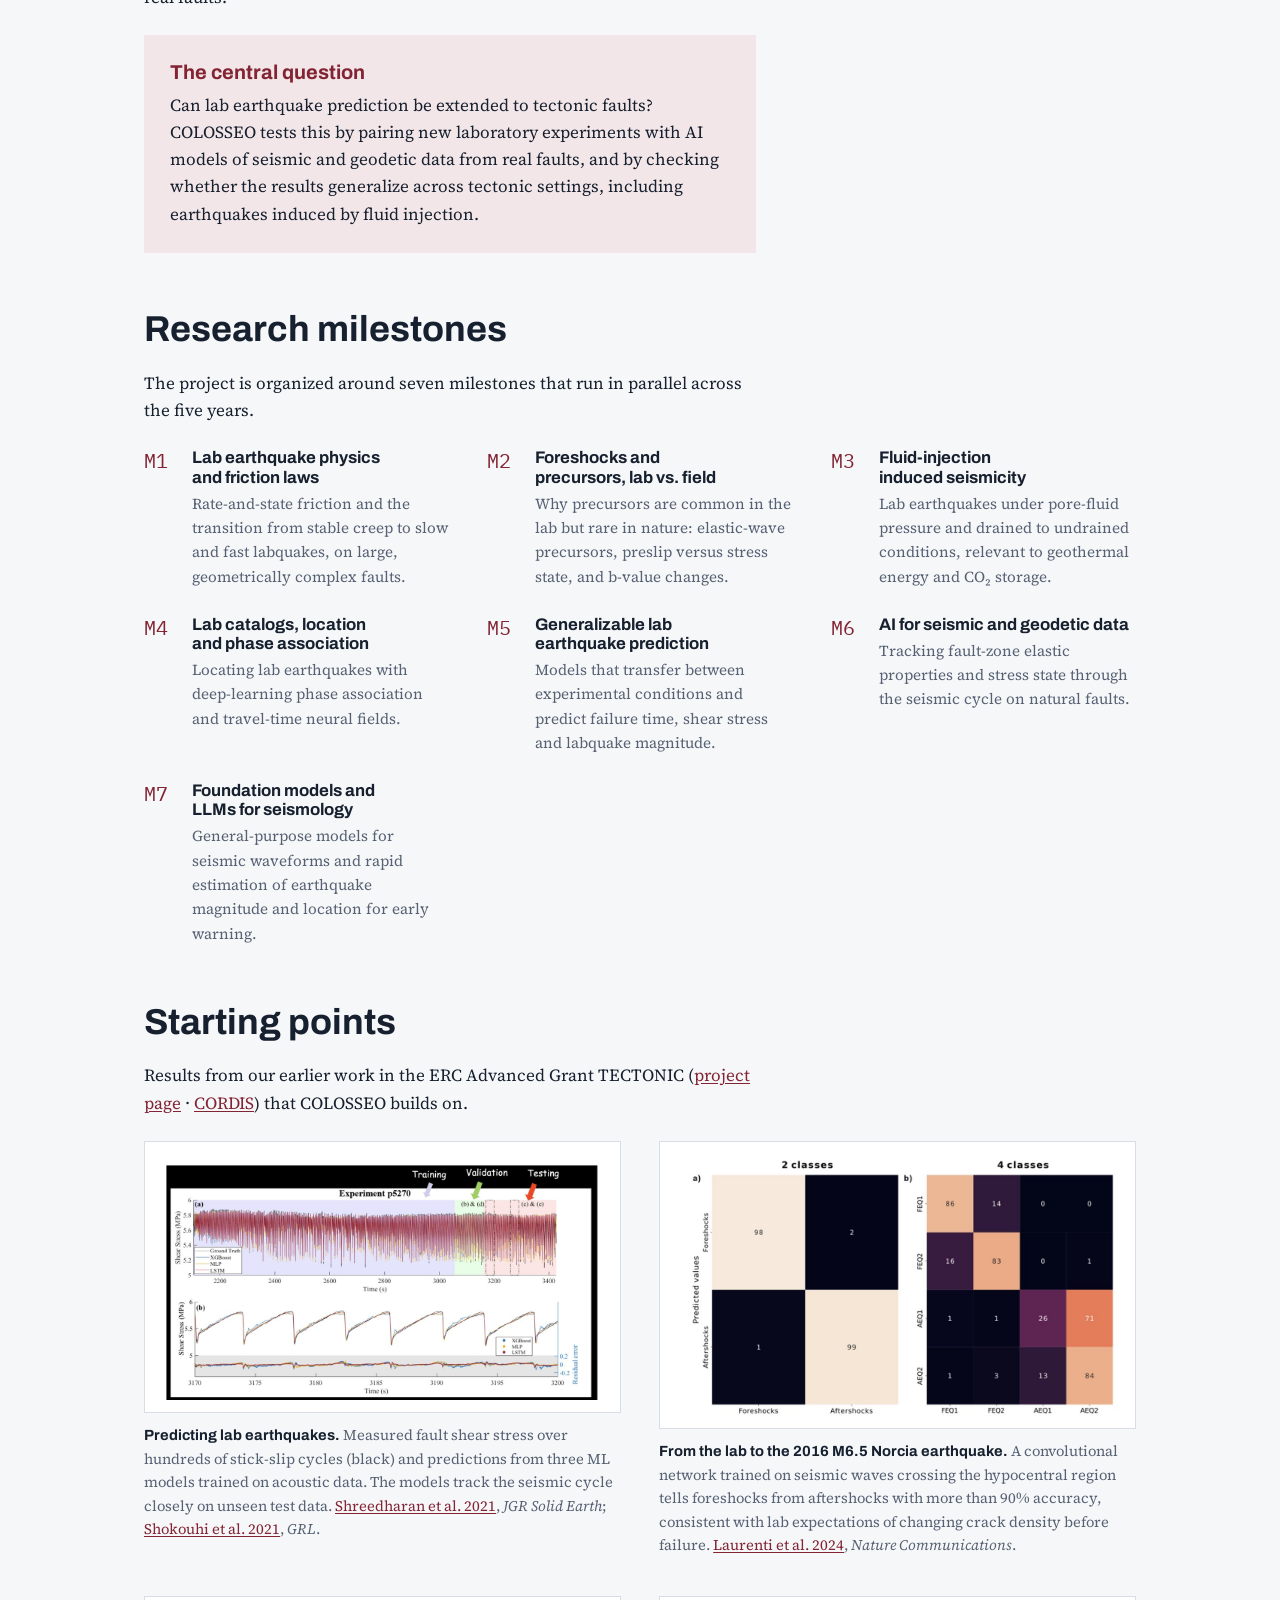
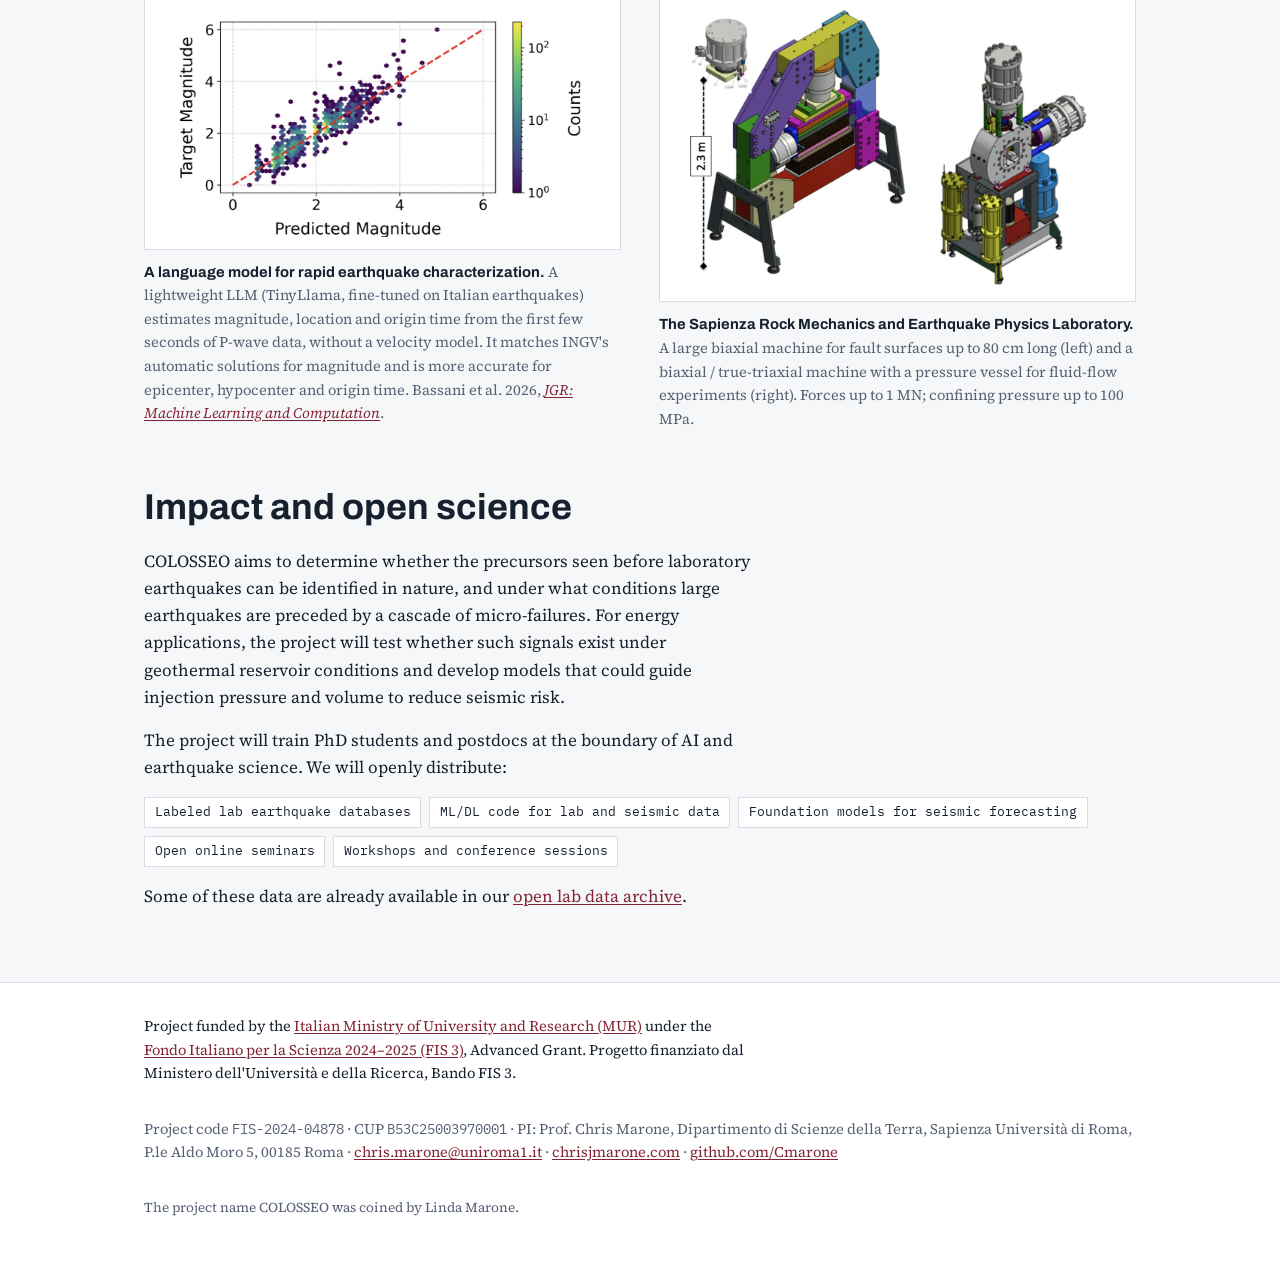
==== commit 46b670c0: "Add photo credit and acronym credit Co-Authored-By: Claude Opus 5.5 <noreply@anthropic.com>" ====
--- a/index.html
+++ b/index.html
@@ -36,7 +36,7 @@
         </div>
         <p class="motto">Our collaboration is guided by Sallust’s wisdom: <em lang="la">Concordia parvae res crescunt, discordia maximae dilabuntur</em> (Harmony makes even small things grow, discord makes even the greatest decay)</p>
       </div>
-      <div class="title-photo"><img src="img/colosseo-hero.jpg" srcset="img/colosseo-hero-1000.jpg 800w, img/colosseo-hero.jpg 1200w" sizes="(max-width: 700px) 100vw, 45vw" width="1200" height="1073" alt="The Colosseum in Rome after rain, with a rainbow in the sky and the letters C-O-L-O-S-S-E-O set one per arch along the second tier"></div>
+      <div class="title-photo"><img src="img/colosseo-hero.jpg" srcset="img/colosseo-hero-1000.jpg 800w, img/colosseo-hero.jpg 1200w" sizes="(max-width: 700px) 100vw, 45vw" width="1200" height="1073" alt="The Colosseum in Rome after rain, with a rainbow in the sky and the letters C-O-L-O-S-S-E-O set one per arch along the second tier"><span class="photo-credit">Photo: C. Marone</span></div>
     </div>
   </div>
   <div class="hero wrap">
@@ -129,6 +129,7 @@
   <div class="wrap">
     <p class="ack">Project funded by the <a href="https://www.mur.gov.it">Italian Ministry of University and Research (MUR)</a> under the <a href="https://www.mur.gov.it/it/aree-tematiche/ricerca/programmi-di-finanziamento/fis">Fondo Italiano per la Scienza 2024–2025 (FIS 3)</a>, Advanced Grant. Progetto finanziato dal Ministero dell'Università e della Ricerca, Bando FIS 3.</p>
     <p>Project code <code>FIS-2024-04878</code> · CUP <code>B53C25003970001</code> · PI: Prof. Chris Marone, Dipartimento di Scienze della Terra, Sapienza Università di Roma, P.le Aldo Moro 5, 00185 Roma · <a href="mailto:chris.marone@uniroma1.it">chris.marone@uniroma1.it</a> · <a href="https://www.chrisjmarone.com">chrisjmarone.com</a> · <a href="https://github.com/Cmarone">github.com/Cmarone</a></p>
+    <p class="credits">The project name COLOSSEO was coined by Linda Marone.</p>
   </div>
 </footer>
 
--- a/styles.css
+++ b/styles.css
@@ -153,6 +153,8 @@
 .title-text .eyebrow { color: color-mix(in srgb, var(--on-sapienza) 75%, transparent); margin: 0 0 0.2rem; }
 .title-box h1 { font-size: var(--s4); font-weight: 800; letter-spacing: 0.04em; }
 .title-photo { position: relative; aspect-ratio: 1200 / 1073; min-height: 100%; }
+.photo-credit { position: absolute; right: 0.6rem; bottom: 0.45rem; z-index: 1; font-family: var(--f-mono); font-size: 0.68rem; letter-spacing: 0.02em; color: rgba(255,255,255,0.85); text-shadow: 0 1px 2px rgba(0,0,0,0.7); }
+.site-foot .credits { font-size: 0.85rem; }
 .title-photo img { position: absolute; inset: 0; width: 100%; height: 100%; max-width: none; object-fit: cover; object-position: 50% 50%; }
 .hero { padding-block: 0; }
 .hero .lede { margin-top: 2rem; }
